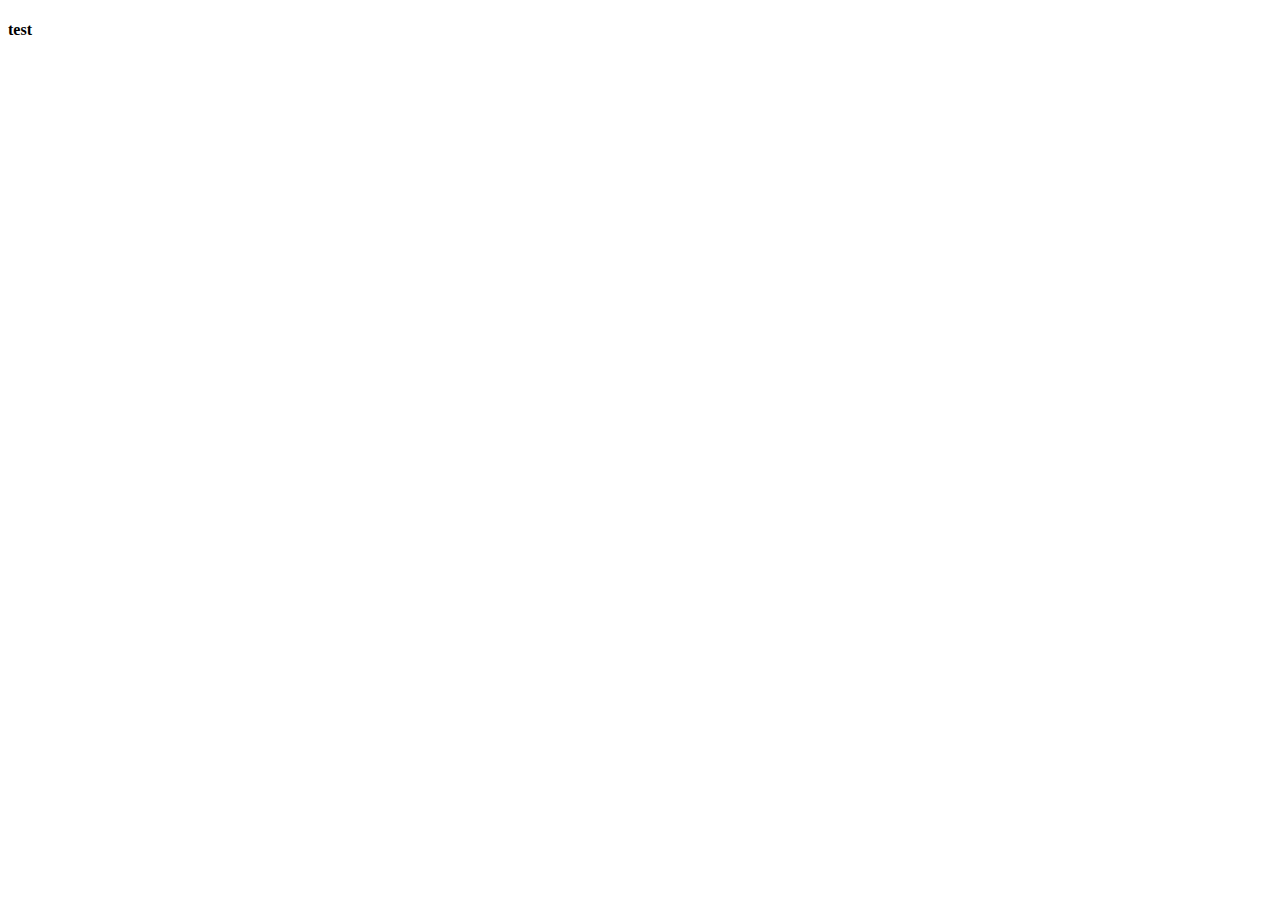
==== index.html @ e68dd440 "test" ====
<!DOCTYPE html>
<html lang="en">
  <head>
    <meta charset="UTF-8" />
    <meta http-equiv="X-UA-Compatible" content="IE=edge" />
    <meta name="viewport" content="width=device-width, initial-scale=1.0" />
    <title>Figma</title>
    <link rel="stylesheet" href="./css/main.css" />
    <link
      rel="stylesheet"
      href="https://cdnjs.cloudflare.com/ajax/libs/font-awesome/6.3.0/css/all.min.css"
      integrity="sha512-SzlrxWUlpfuzQ+pcUCosxcglQRNAq/DZjVsC0lE40xsADsfeQoEypE+enwcOiGjk/bSuGGKHEyjSoQ1zVisanQ=="
      crossorigin="anonymous"
      referrerpolicy="no-referrer"
    />
  </head>
  <body>
    <h4>test</h4>
  </body>
</html>
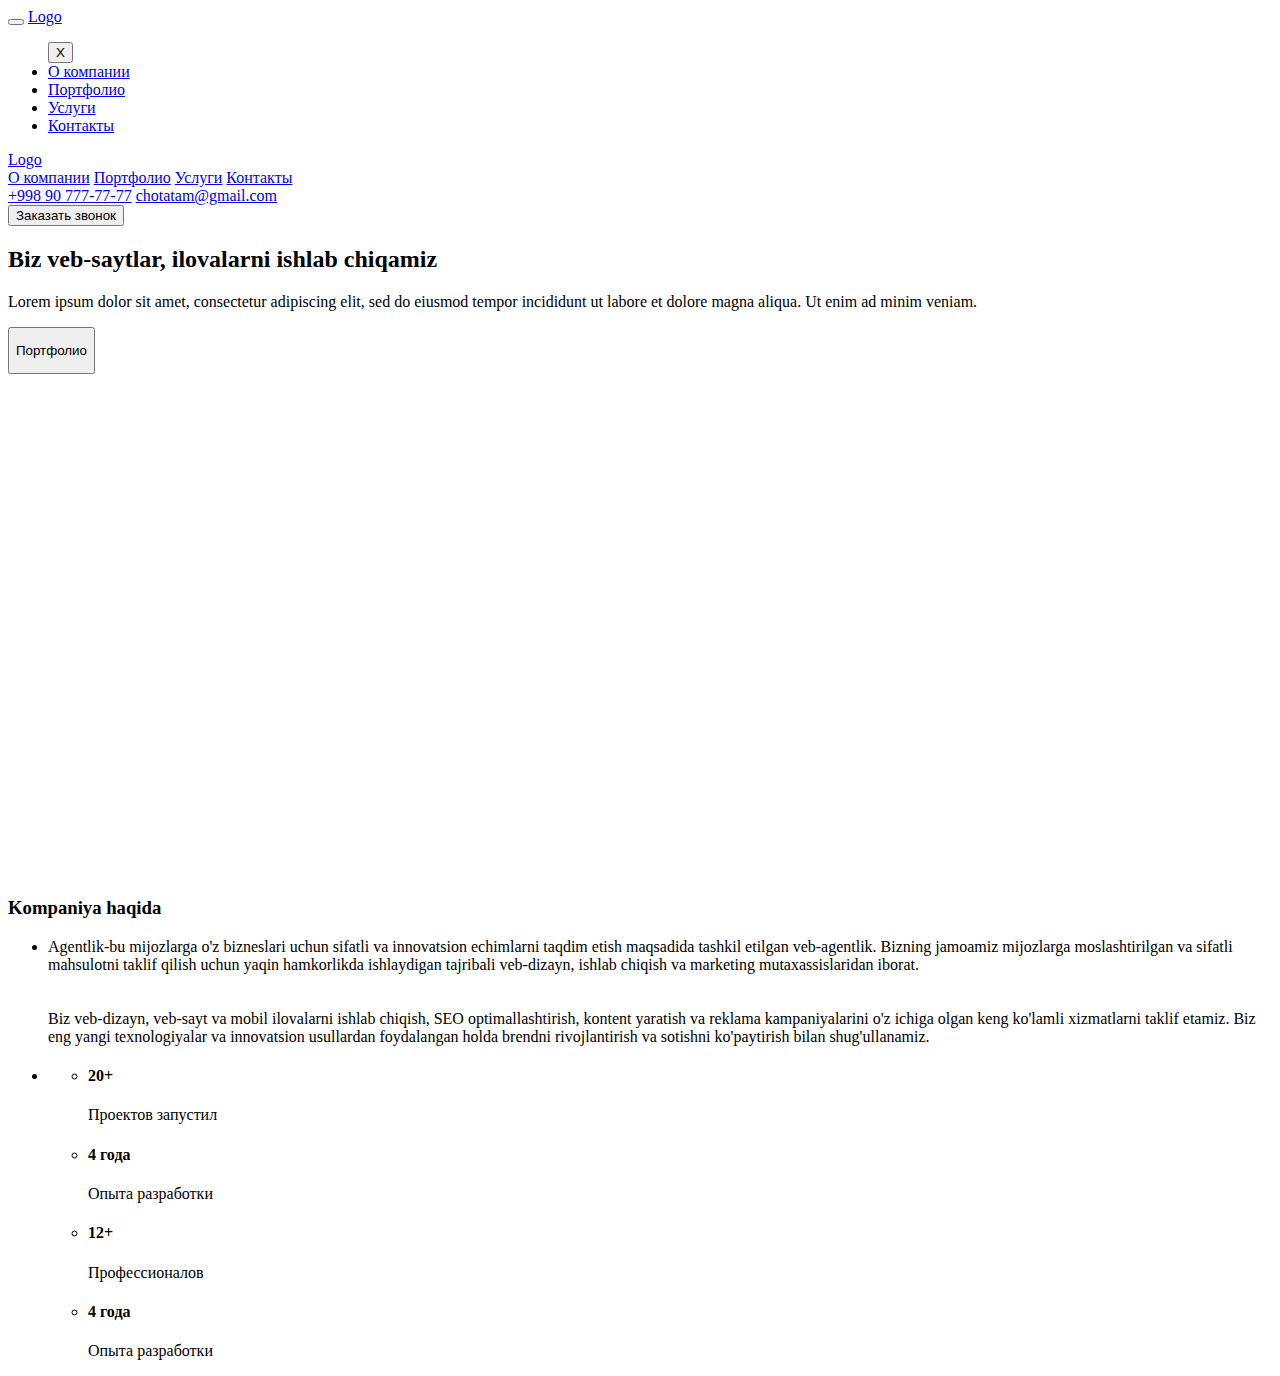
==== commit 160fb4e0: "responsiv0" ====
--- a/index.html
+++ b/index.html
@@ -15,6 +15,158 @@
     />
   </head>
   <body>
-    <h4>test</h4>
+    <div class="continer">
+      <section class="jaloliddin-1">
+        <header class="header">
+          <div class="block-nav">
+            <button class="btn-list">
+              <i class="fa-solid fa-bars-staggered"></i>
+            </button>
+            <a href="./index.html">Logo</a>
+             <div class="nav__toogle">
+              <i id="sun" class="fa-solid fa-sun"></i>
+              <i id="moon" class="fa-solid fa-moon"></i>
+            </div>
+          </div>
+          <ul class="block-ul">
+            <button class="close-btnUl">X</button>
+              <li><a href="#">О компании</a></li>
+              <li><a href="#">Портфолио</a></li>
+              <li><a href="#">Услуги</a></li>
+              <li><a href="#">Контакты</a></li>
+            </ul>
+          <nav class="header__nav">
+            <a id="nav__logo" href="./index.html">Logo</a>
+            <div class="nav__list">
+              <a href="#">О компании</a>
+              <a href="#">Портфолио</a>
+              <a href="#">Услуги</a>
+              <a href="#">Контакты</a>
+            </div>
+            <div class="nav__toogle">
+              <i id="sun" class="fa-solid fa-sun"></i>
+              <i id="moon" class="fa-solid fa-moon"></i>
+            </div>
+            <div class="nav__phone">
+              <a id="phone-nav" href="tel:+998 90 777-77-77"
+                >+998 90 777-77-77</a
+              >
+              <a id="email-nav" href="mailto:chotatam@gmail.com"
+                >chotatam@gmail.com</a
+              >
+            </div>
+            <button class="btn-tel">Заказать звонок</button>
+          </nav>
+          <div class="header__main">
+            <div class="header__left">
+              <h2>Biz veb-saytlar, ilovalarni ishlab chiqamiz</h2>
+              <p>
+                Lorem ipsum dolor sit amet, consectetur adipiscing elit, sed do
+                eiusmod tempor incididunt ut labore et dolore magna aliqua. Ut
+                enim ad minim veniam.
+              </p>
+              <button class="btn-port">
+                <p>Портфолио</p>
+              </button>
+            </div>
+            <div class="header__right">
+              <canvas
+                id="cobe"
+                style="width: 500px; height: 500px"
+                width="1000"
+                height="1000"
+              ></canvas>
+            </div>
+          </div>
+        </header>
+      </section>
+      <main class="main">
+        <section class="jaloliddin-2">
+          <div class="secDiv2">
+            <div class="komp-haqida">
+              <h3>Kompaniya haqida</h3>
+              <ul class="komp-ul">
+                <li class="li1">
+                  <p>
+                    Agentlik-bu mijozlarga o'z bizneslari uchun sifatli va
+                    innovatsion echimlarni taqdim etish maqsadida tashkil
+                    etilgan veb-agentlik. Bizning jamoamiz mijozlarga
+                    moslashtirilgan va sifatli mahsulotni taklif qilish uchun
+                    yaqin hamkorlikda ishlaydigan tajribali veb-dizayn, ishlab
+                    chiqish va marketing mutaxassislaridan iborat.
+                    <br /><br /><br />
+
+                    Biz veb-dizayn, veb-sayt va mobil ilovalarni ishlab chiqish,
+                    SEO optimallashtirish, kontent yaratish va reklama
+                    kampaniyalarini o'z ichiga olgan keng ko'lamli xizmatlarni
+                    taklif etamiz. Biz eng yangi texnologiyalar va innovatsion
+                    usullardan foydalangan holda brendni rivojlantirish va
+                    sotishni ko'paytirish bilan shug'ullanamiz.
+                  </p>
+                </li>
+                <li class="li2">
+                  <ul class="ul20">
+                    <li class="ul20-li1">
+                      <h4>20+</h4>
+                      <p>Проектов запустил</p>
+                    </li>
+                    <li class="ul20-li2">
+                      <h4>4 года</h4>
+                      <p>Опыта разработки</p>
+                    </li>
+                  </ul>
+                  <ul class="ul12">
+                    <li class="ul12-li1">
+                      <h4>12+</h4>
+                      <p>Профессионалов</p>
+                    </li>
+                    <li class="ul12-li2">
+                      <h4>4 года</h4>
+                      <p>Опыта разработки</p>
+                    </li>
+                  </ul>
+                </li>
+              </ul>
+            </div>
+          </div>
+        </section>
+      </main>
+    </div>
+
+    <script src="/js/dark-mode.js"></script>
+    <script src="/js/block-list.js"></script>
+    <script type="module">
+      import createGlobe from "https://cdn.skypack.dev/cobe";
+
+      let phi = 0;
+      let canvas = document.getElementById("cobe");
+
+      const globe = createGlobe(canvas, {
+        devicePixelRatio: 2,
+        width: 1000,
+        height: 1000,
+        phi: 0,
+        theta: 0,
+        dark: 0,
+        diffuse: 1.2,
+        scale: 1,
+        mapSamples: 16000,
+        mapBrightness: 6,
+        baseColor: [1, 1, 1],
+        markerColor: [1, 0.5, 1],
+        glowColor: [1, 1, 1],
+        offset: [0, 0],
+        markers: [
+          { location: [37.7595, -122.4367], size: 0.03 },
+          { location: [40.7128, -74.006], size: 0.1 },
+        ],
+        onRender: (state) => {
+          // Called on every animation frame.
+          // `state` will be an empty object, return updated params.
+          state.phi = phi;
+          phi += 0.01;
+        },
+      });
+    </script>
   </body>
 </html>
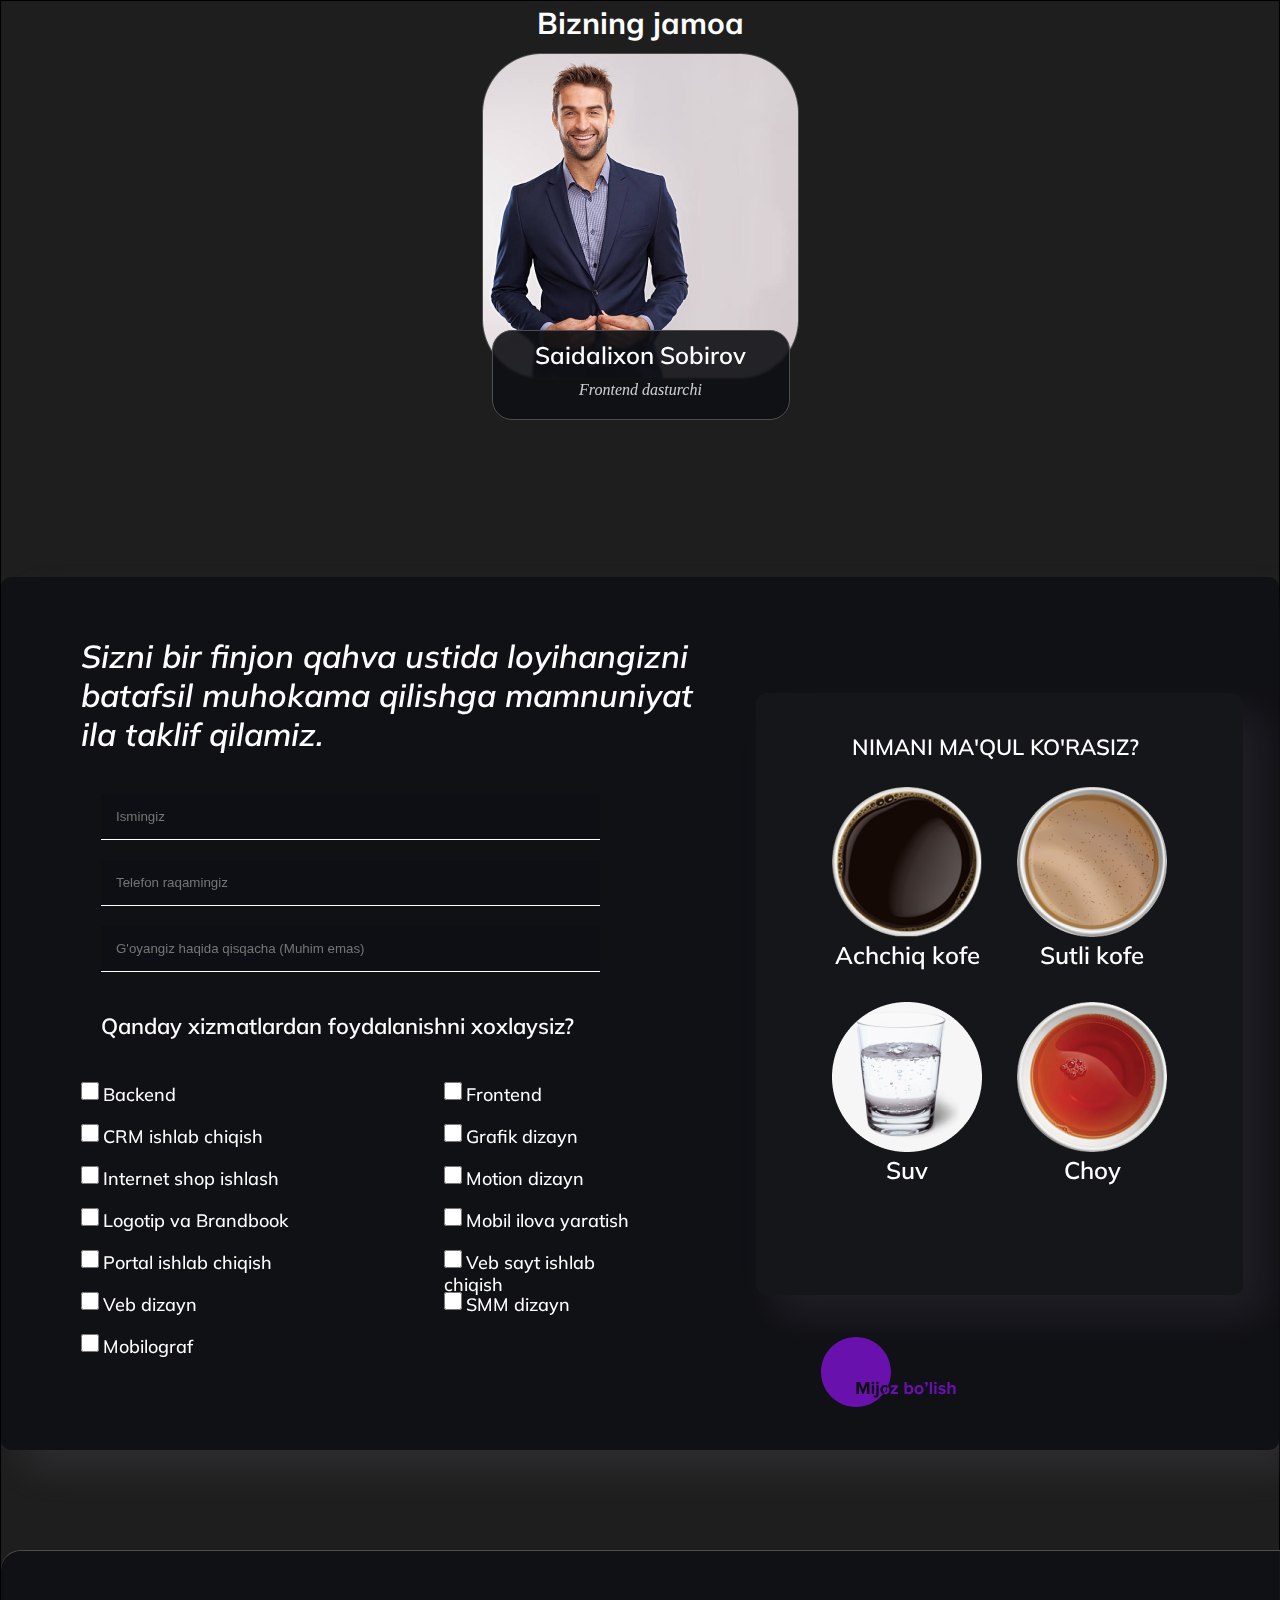
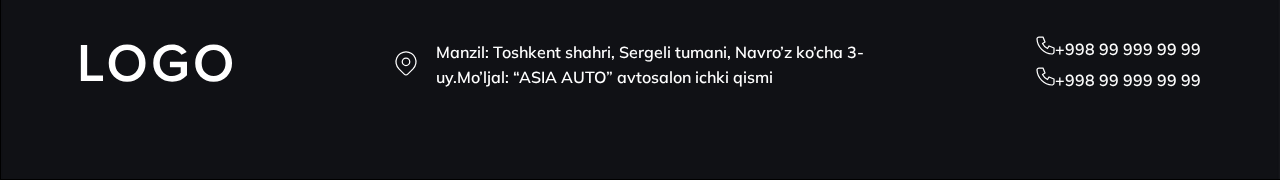
==== commit 39621ccc: "sardor's file" ====
--- a/index.html
+++ b/index.html
@@ -1,172 +1,211 @@
 <!DOCTYPE html>
 <html lang="en">
-  <head>
-    <meta charset="UTF-8" />
-    <meta http-equiv="X-UA-Compatible" content="IE=edge" />
-    <meta name="viewport" content="width=device-width, initial-scale=1.0" />
-    <title>Figma</title>
-    <link rel="stylesheet" href="./css/main.css" />
-    <link
-      rel="stylesheet"
-      href="https://cdnjs.cloudflare.com/ajax/libs/font-awesome/6.3.0/css/all.min.css"
-      integrity="sha512-SzlrxWUlpfuzQ+pcUCosxcglQRNAq/DZjVsC0lE40xsADsfeQoEypE+enwcOiGjk/bSuGGKHEyjSoQ1zVisanQ=="
-      crossorigin="anonymous"
-      referrerpolicy="no-referrer"
-    />
-  </head>
-  <body>
-    <div class="continer">
-      <section class="jaloliddin-1">
-        <header class="header">
-          <div class="block-nav">
-            <button class="btn-list">
-              <i class="fa-solid fa-bars-staggered"></i>
-            </button>
-            <a href="./index.html">Logo</a>
-             <div class="nav__toogle">
-              <i id="sun" class="fa-solid fa-sun"></i>
-              <i id="moon" class="fa-solid fa-moon"></i>
+<head>
+    <meta charset="UTF-8">
+    <meta http-equiv="X-UA-Compatible" content="IE=edge">
+    <meta name="viewport" content="width=device-width, initial-scale=1.0">
+    <link rel="preconnect" href="https://fonts.googleapis.com">
+    <link rel="preconnect" href="https://fonts.gstatic.com" crossorigin>
+    <link href="https://fonts.googleapis.com/css2?family=Mulish&display=swap" rel="stylesheet">
+    <link rel="stylesheet" href="./css/main.css">
+    <title>Document</title>
+</head>
+<body>
+
+    <div class="container">
+        <main class="sardor">
+            <section class="team">
+                <div class="team__title">
+                    <h2 class="team__title__h2">Bizning jamoa</h2>
+                </div>
+                <div id="team__boxes" class="team__boxes">
+                    <div id="team__boxes__box" class="team__boxes__box">
+                        <img id="team__boxes__box__img" class="team__boxes__box__img" src="./images/photo_1.png" alt="photo">
+                        <div id="team__boxes__box__tit" class="team__boxes__box__tit">
+                            <h3 id="team__boxes__box__tit__h3" class="team__boxes__box__tit__h3">
+                                Saidalixon Sobirov
+                            </h3>
+                            <p id="team__boxes__box__tit__p" class="team__boxes__box__tit__p">
+                                Frontend dasturchi
+                            </p>
+                        </div>
+                    </div>             
+                </div>
+            </section>
+            <section class="formsec">
+                <div class="formsec__main">
+                    <div class="formsec__main__tit">
+                        <h2 class="formsec__main__tit__h2">
+                            Sizni bir finjon qahva ustida loyihangizni batafsil muhokama qilishga mamnuniyat ila taklif qilamiz.
+                        </h2>
+                    </div>
+                    <form id="form" class="formsec__main__form" action="">
+                        <input id="name" type="text" placeholder="Ismingiz" required>
+                        <input id="name" type="number" placeholder="Telefon raqamingiz" required>
+                        <input id="name" type="text" placeholder="G'oyangiz haqida qisqacha (Muhim emas)" required>
+                    </form>
+                    <div class="formsec__main__tit2">
+                        <h2 class="formsec__main__tit2__h2">
+                            Qanday xizmatlardan foydalanishni xoxlaysiz?
+                        </h2>
+                    </div>
+                    <div class="formsec__main__sel">
+                        <div class="formsec__main__sel__1">
+                            <div class="formsec__main__sel__1__ln">
+                                <input id="1" type="checkbox" value="blue" class="formsec__main__sel__1__ln__ch">
+                                <span  class="formsec__main__sel__1__ln__p">
+                                    Backend
+                                </span>
+                            </div>
+                            <div class="formsec__main__sel__1__ln">
+                                <input id="1" type="checkbox" value="blue" class="formsec__main__sel__1__ln__ch">
+                                <span  class="formsec__main__sel__1__ln__p">
+                                    CRM ishlab chiqish
+                                </span>
+                            </div>
+                            <div class="formsec__main__sel__1__ln">
+                                <input id="1" type="checkbox" value="blue" class="formsec__main__sel__1__ln__ch">
+                                <span  class="formsec__main__sel__1__ln__p">
+                                    Internet shop ishlash
+                                </span>
+                            </div>
+                            <div class="formsec__main__sel__1__ln">
+                                <input id="1" type="checkbox" value="blue" class="formsec__main__sel__1__ln__ch">
+                                <span  class="formsec__main__sel__1__ln__p">
+                                    Logotip va Brandbook
+                                </span>
+                            </div>
+                            <div class="formsec__main__sel__1__ln">
+                                <input id="1" type="checkbox" value="blue" class="formsec__main__sel__1__ln__ch">
+                                <span  class="formsec__main__sel__1__ln__p">
+                                    Portal ishlab chiqish
+                                </span>
+                            </div>
+                            <div class="formsec__main__sel__1__ln">
+                                <input id="1" type="checkbox" value="blue" class="formsec__main__sel__1__ln__ch">
+                                <span  class="formsec__main__sel__1__ln__p">
+                                    Veb dizayn
+                                </span>
+                            </div>
+                            <div class="formsec__main__sel__1__ln">
+                                <input id="1" type="checkbox" value="blue" class="formsec__main__sel__1__ln__ch">
+                                <span  class="formsec__main__sel__1__ln__p">
+                                    Mobilograf
+                                </span>
+                            </div>
+                        </div>
+                        <!--2-->
+                        <div class="formsec__main__sel__2">
+                            <div class="formsec__main__sel__1__ln">
+                                <input id="1" type="checkbox" value="blue" class="formsec__main__sel__1__ln__ch">
+                                <span  class="formsec__main__sel__1__ln__p">
+                                    Frontend
+                                </span>
+                            </div>
+                            <div class="formsec__main__sel__1__ln">
+                                <input id="1" type="checkbox" value="blue" class="formsec__main__sel__1__ln__ch">
+                                <span  class="formsec__main__sel__1__ln__p">
+                                    Grafik dizayn
+                                </span>
+                            </div>
+                            <div class="formsec__main__sel__1__ln">
+                                <input id="1" type="checkbox" value="blue" class="formsec__main__sel__1__ln__ch">
+                                <span  class="formsec__main__sel__1__ln__p">
+                                    Motion dizayn
+                                </span>
+                            </div>
+                            <div class="formsec__main__sel__1__ln">
+                                <input id="1" type="checkbox" value="blue" class="formsec__main__sel__1__ln__ch">
+                                <span  class="formsec__main__sel__1__ln__p">
+                                    Mobil ilova yaratish
+                                </span>
+                            </div>
+                            <div class="formsec__main__sel__1__ln">
+                                <input id="1" type="checkbox" value="blue" class="formsec__main__sel__1__ln__ch">
+                                <span  class="formsec__main__sel__1__ln__p">
+                                    Veb sayt ishlab chiqish
+                                </span>
+                            </div>
+                            <div class="formsec__main__sel__1__ln">
+                                <input id="1" type="checkbox" value="blue" class="formsec__main__sel__1__ln__ch">
+                                <span  class="formsec__main__sel__1__ln__p">
+                                    SMM dizayn
+                                </span>
+                            </div>
+                        </div>
+                    </div>
+                </div>
+                <!--cofee-->
+                <div class="formsec__min">
+                    <div class="formsec__min__tit">
+                        <h3 class="formsec__min__tit__h3">
+                            NIMANI MA'QUL KO'RASIZ?
+                        </h3>
+                    </div>
+                    <div class="formsec__min__page">
+                        <div class="formsec__min__page__img">
+                            <img class="formsec__min__page__img__1" src="./images/cofee_1.png" alt="cofee">
+                            <p class="formsec__min__page__img__p">Achchiq kofe</p>
+                        </div>
+                        <div class="formsec__min__page__img">
+                            <img class="formsec__min__page__img__1" src="./images/cofee_2.png" alt="cofee">
+                            <p class="formsec__min__page__img__p">
+                                Sutli kofe
+                            </p>
+                        </div>
+                    </div>
+                    <div class="formsec__min__page">
+                        <div class="formsec__min__page__img">
+                            <img class="formsec__min__page__img__1" src="./images/cofee_3.png" alt="cofee">
+                            <p class="formsec__min__page__img__p">Suv</p>
+                        </div>
+                        <div class="formsec__min__page__img">
+                            <img class="formsec__min__page__img__1" src="./images/cofee_4.png" alt="cofee">
+                            <p class="formsec__min__page__img__p">
+                                Choy
+                            </p>
+                        </div>
+                    </div>
+                </div>
+                <a class="formsec__btn" href="#"><img src="./images/btn.svg" alt="btn"></a>
+            </section>
+        </main>
+        <!--footer-->
+        <footer class="footer">
+            <a class="footer__img" href="#"><img class="footer__img" src="./images/logo.svg" alt="logo"></a>
+            <div class="footer__location">
+                <a href="https://goo.gl/maps/JnU1GBwm94UeoydL7">
+                    <img src="./images/location.svg" alt="location">
+                </a>
+                <a href="https://goo.gl/maps/JnU1GBwm94UeoydL7">
+                    <p class="footer__location__p">Manzil:  Toshkent shahri, Sergeli tumani, Navro’z   ko’cha 3-uy.Mo’ljal:  “ASIA AUTO” avtosalon ichki qismi</p>
+                </a>
             </div>
-          </div>
-          <ul class="block-ul">
-            <button class="close-btnUl">X</button>
-              <li><a href="#">О компании</a></li>
-              <li><a href="#">Портфолио</a></li>
-              <li><a href="#">Услуги</a></li>
-              <li><a href="#">Контакты</a></li>
-            </ul>
-          <nav class="header__nav">
-            <a id="nav__logo" href="./index.html">Logo</a>
-            <div class="nav__list">
-              <a href="#">О компании</a>
-              <a href="#">Портфолио</a>
-              <a href="#">Услуги</a>
-              <a href="#">Контакты</a>
+            <div class="footer__tel">
+                <div class="footer__tel__1">
+                    <a class="footer__tel__1__t" href="tel:+998902671014"><img src="./images/phone.svg" alt="tel">+998 99 999 99 99</a>
+                </div>
+                <div class="footer__tel__1">
+                    <a class="footer__tel__1__t" href="tel:+998902671014"><img src="./images/phone.svg" alt="tel">+998 99 999 99 99</a>
+                </div>
             </div>
-            <div class="nav__toogle">
-              <i id="sun" class="fa-solid fa-sun"></i>
-              <i id="moon" class="fa-solid fa-moon"></i>
+            <div class="footer__net">
+                <a href="https://web.telegram.org/k/">
+                    <img src="./images/telegram.svg" alt="telegram">
+                </a>
+                <a href="https://www.instagram.com/">
+                    <img src="./images/instagram.svg" alt="instagram">
+                </a>
+                <a href="https://www.facebook.com/home.php">
+                    <img src="./images/facebook.svg" alt="facebook">
+                </a>
             </div>
-            <div class="nav__phone">
-              <a id="phone-nav" href="tel:+998 90 777-77-77"
-                >+998 90 777-77-77</a
-              >
-              <a id="email-nav" href="mailto:chotatam@gmail.com"
-                >chotatam@gmail.com</a
-              >
-            </div>
-            <button class="btn-tel">Заказать звонок</button>
-          </nav>
-          <div class="header__main">
-            <div class="header__left">
-              <h2>Biz veb-saytlar, ilovalarni ishlab chiqamiz</h2>
-              <p>
-                Lorem ipsum dolor sit amet, consectetur adipiscing elit, sed do
-                eiusmod tempor incididunt ut labore et dolore magna aliqua. Ut
-                enim ad minim veniam.
-              </p>
-              <button class="btn-port">
-                <p>Портфолио</p>
-              </button>
-            </div>
-            <div class="header__right">
-              <canvas
-                id="cobe"
-                style="width: 500px; height: 500px"
-                width="1000"
-                height="1000"
-              ></canvas>
-            </div>
-          </div>
-        </header>
-      </section>
-      <main class="main">
-        <section class="jaloliddin-2">
-          <div class="secDiv2">
-            <div class="komp-haqida">
-              <h3>Kompaniya haqida</h3>
-              <ul class="komp-ul">
-                <li class="li1">
-                  <p>
-                    Agentlik-bu mijozlarga o'z bizneslari uchun sifatli va
-                    innovatsion echimlarni taqdim etish maqsadida tashkil
-                    etilgan veb-agentlik. Bizning jamoamiz mijozlarga
-                    moslashtirilgan va sifatli mahsulotni taklif qilish uchun
-                    yaqin hamkorlikda ishlaydigan tajribali veb-dizayn, ishlab
-                    chiqish va marketing mutaxassislaridan iborat.
-                    <br /><br /><br />
-
-                    Biz veb-dizayn, veb-sayt va mobil ilovalarni ishlab chiqish,
-                    SEO optimallashtirish, kontent yaratish va reklama
-                    kampaniyalarini o'z ichiga olgan keng ko'lamli xizmatlarni
-                    taklif etamiz. Biz eng yangi texnologiyalar va innovatsion
-                    usullardan foydalangan holda brendni rivojlantirish va
-                    sotishni ko'paytirish bilan shug'ullanamiz.
-                  </p>
-                </li>
-                <li class="li2">
-                  <ul class="ul20">
-                    <li class="ul20-li1">
-                      <h4>20+</h4>
-                      <p>Проектов запустил</p>
-                    </li>
-                    <li class="ul20-li2">
-                      <h4>4 года</h4>
-                      <p>Опыта разработки</p>
-                    </li>
-                  </ul>
-                  <ul class="ul12">
-                    <li class="ul12-li1">
-                      <h4>12+</h4>
-                      <p>Профессионалов</p>
-                    </li>
-                    <li class="ul12-li2">
-                      <h4>4 года</h4>
-                      <p>Опыта разработки</p>
-                    </li>
-                  </ul>
-                </li>
-              </ul>
-            </div>
-          </div>
-        </section>
-      </main>
+        </footer>
     </div>
 
-    <script src="/js/dark-mode.js"></script>
-    <script src="/js/block-list.js"></script>
-    <script type="module">
-      import createGlobe from "https://cdn.skypack.dev/cobe";
-
-      let phi = 0;
-      let canvas = document.getElementById("cobe");
-
-      const globe = createGlobe(canvas, {
-        devicePixelRatio: 2,
-        width: 1000,
-        height: 1000,
-        phi: 0,
-        theta: 0,
-        dark: 0,
-        diffuse: 1.2,
-        scale: 1,
-        mapSamples: 16000,
-        mapBrightness: 6,
-        baseColor: [1, 1, 1],
-        markerColor: [1, 0.5, 1],
-        glowColor: [1, 1, 1],
-        offset: [0, 0],
-        markers: [
-          { location: [37.7595, -122.4367], size: 0.03 },
-          { location: [40.7128, -74.006], size: 0.1 },
-        ],
-        onRender: (state) => {
-          // Called on every animation frame.
-          // `state` will be an empty object, return updated params.
-          state.phi = phi;
-          phi += 0.01;
-        },
-      });
-    </script>
-  </body>
-</html>
+
+
+
+   <script src="./main.js"></script>
+</body>
+</html>--- a/css/main.css
+++ b/css/main.css
@@ -0,0 +1,428 @@
+* {
+  margin: 0 auto;
+  padding: 0;
+  list-style: none;
+  text-decoration: none;
+}
+
+.container {
+  background: #1E1E1E;
+  max-width: 1600px;
+  border: 1px solid;
+}
+
+@media only screen and (max-width: 400px) {
+  .container {
+    width: 100%;
+  }
+}
+.team {
+  background: #1E1E1E;
+  max-width: 1531px;
+  height: 456px;
+  margin-bottom: 120px;
+}
+.team__title {
+  max-width: 231px;
+  height: 44px;
+}
+.team__title__h2 {
+  color: white;
+  font-family: "Mulish", sans-serif;
+  font-style: normal;
+  font-weight: 700;
+  font-size: 30px;
+  line-height: 44px;
+  text-align: center;
+}
+.team__boxes {
+  display: flex;
+  align-items: center;
+  justify-content: space-between;
+  max-width: 100%;
+  height: 410px;
+}
+.team__boxes__box {
+  max-width: 317px;
+  height: 420px;
+  margin-top: 25px;
+}
+.team__boxes__box__tit {
+  margin-left: 10px;
+  position: absolute;
+  top: 330px;
+  text-align: center;
+  width: 296px;
+  height: 88px;
+  background: rgba(14, 16, 20, 0.9);
+  border: 1px solid #4E4E4E;
+  backdrop-filter: blur(1px);
+  border-radius: 20px;
+}
+.team__boxes__box__tit__h3 {
+  font-family: "Mulish", sans-serif;
+  font-style: normal;
+  font-weight: 600;
+  font-size: 24px;
+  line-height: 29px;
+  margin-top: 10px;
+  color: #FFFFFF;
+}
+.team__boxes__box__tit__p {
+  font-family: "Proxima Nova";
+  font-style: italic;
+  font-weight: 400;
+  font-size: 16px;
+  line-height: 19px;
+  margin-top: 10px;
+  color: rgba(255, 255, 255, 0.8);
+}
+
+.formsec {
+  max-width: 1360px;
+  height: 873px;
+  display: flex;
+  background: rgba(14, 16, 20, 0.9);
+  box-shadow: 20px 20px 40px rgba(241, 216, 253, 0.08);
+  backdrop-filter: blur(2px);
+  border-radius: 10px;
+}
+.formsec__main {
+  width: 50%;
+  height: 800px;
+  margin: 60px 0px 0px 80px;
+}
+.formsec__main__tit {
+  width: 640px;
+  height: 117px;
+}
+.formsec__main__tit__h2 {
+  font-family: "Mulish", sans-serif;
+  font-style: italic;
+  font-weight: 600;
+  font-size: 32px;
+  line-height: 39px;
+  color: #FFFFFF;
+}
+.formsec__main__form {
+  margin-top: 40px;
+  margin-left: 20px;
+}
+.formsec__main__form #name {
+  width: 499px;
+  padding: 15px;
+  background: rgba(14, 16, 20, 0.9);
+  backdrop-filter: blur(2px);
+  box-sizing: border-box;
+  border: none;
+  border-bottom: 1px solid white;
+  margin-bottom: 20px;
+}
+.formsec__main__tit2 {
+  max-width: 488px;
+  height: 29px;
+  margin-top: 20px;
+  margin-left: 20px;
+}
+.formsec__main__tit2__h2 {
+  font-family: "Mulish", sans-serif;
+  font-style: normal;
+  font-weight: 600;
+  font-size: 22px;
+  line-height: 29px;
+  color: #FFFFFF;
+}
+.formsec__main__sel {
+  display: flex;
+  max-width: 640px;
+  height: 356px;
+  margin-top: 20px;
+}
+.formsec__main__sel__1 {
+  width: 238px;
+  height: 356px;
+  margin-left: 0;
+}
+.formsec__main__sel__1__ln {
+  width: 213px;
+  height: 22px;
+  margin-left: 0;
+  margin-top: 20px;
+}
+.formsec__main__sel__1__ln__ch {
+  width: 18px;
+  height: 20px;
+  border: 1px solid #AAAAAA;
+  border-radius: 4px;
+  box-sizing: border-box;
+}
+.formsec__main__sel__1__ln__p {
+  font-family: "Mulish", sans-serif;
+  font-style: normal;
+  font-weight: 500;
+  font-size: 18px;
+  line-height: 22px;
+  color: #FFFFFF;
+}
+.formsec__main__sel__2 {
+  width: 213px;
+  height: 304px;
+}
+.formsec__min {
+  width: 487px;
+  height: 602px;
+  margin-top: 116px;
+  background: rgba(83, 83, 83, 0.1);
+  box-shadow: 20px 20px 40px rgba(241, 216, 253, 0.08);
+  backdrop-filter: blur(2px);
+  border-radius: 10px;
+}
+.formsec__min__tit {
+  width: 296px;
+  height: 29px;
+  margin-top: 40px;
+}
+.formsec__min__tit__h3 {
+  font-family: "Mulish", sans-serif;
+  font-style: normal;
+  font-weight: 600;
+  font-size: 22px;
+  line-height: 29px;
+  color: #FFFFFF;
+}
+.formsec__min__page {
+  display: flex;
+  justify-content: space-between;
+  width: 370px;
+  height: 190px;
+  margin-top: 25px;
+}
+.formsec__min__page__img {
+  width: 150px;
+  height: 189px;
+}
+.formsec__min__page__img__p {
+  font-family: "Mulish", sans-serif;
+  font-style: normal;
+  font-weight: 600;
+  font-size: 24px;
+  line-height: 29px;
+  text-align: center;
+  color: #FFFFFF;
+}
+.formsec__btn {
+  position: absolute;
+  top: 760px;
+  left: 820px;
+}
+
+@media only screen and (max-width: 400px) {
+  .team {
+    max-width: 100%;
+  }
+  .team .team {
+    max-width: 1531px;
+    height: 456px;
+  }
+  .team .team__title {
+    max-width: 154px;
+    height: 29px;
+  }
+  .team .team__title__h2 {
+    font-weight: 700;
+    font-size: 20px;
+    line-height: 29px;
+  }
+  .team__boxes {
+    max-width: 100%;
+    height: 372px;
+    gap: 20px;
+  }
+  .team__boxes__box {
+    max-width: 317px;
+    height: 372px;
+  }
+  .team__boxes__box__tit {
+    top: 313px;
+  }
+  .formsec {
+    flex-wrap: wrap;
+    width: 360px;
+    height: 1650px;
+    box-sizing: border-box;
+  }
+  .formsec__main {
+    width: 320px;
+    height: 900px;
+    margin: 0 auto;
+    margin-top: 10px;
+  }
+  .formsec__main__tit {
+    width: 320px;
+    height: 96px;
+  }
+  .formsec__main__tit__h2 {
+    font-weight: 600;
+    font-size: 20px;
+    line-height: 24px;
+    text-align: center;
+  }
+  .formsec__main__form {
+    margin-left: 0;
+  }
+  .formsec__main__form #name {
+    width: 320px;
+    height: 29px;
+    margin-left: 0;
+  }
+  .formsec__main__tit2 {
+    width: 237px;
+    height: 44px;
+    margin-left: 0px;
+  }
+  .formsec__main__tit2__h2 {
+    font-style: normal;
+    font-weight: 600;
+    font-size: 18px;
+    line-height: 22px;
+  }
+  .formsec__main__sel {
+    width: 100%;
+    height: 525px;
+    display: block;
+  }
+  .formsec__main__sel__1 {
+    width: 281px;
+    height: 310px;
+    margin-left: 0;
+  }
+  .formsec__main__sel__1__ln {
+    width: 183px;
+    height: 22px;
+    margin-left: 0;
+  }
+  .formsec__main__sel__1__ln__p {
+    font-style: normal;
+    font-weight: 600;
+    font-size: 15px;
+    line-height: 22px;
+  }
+  .formsec__main__sel__2 {
+    width: 231px;
+    height: 255px;
+    margin-left: 0;
+  }
+  .formsec__min {
+    width: 320px;
+    height: 400px;
+  }
+  .formsec__min__tit {
+    width: 198px;
+    height: 19px;
+  }
+  .formsec__min__tit__h3 {
+    font-style: normal;
+    font-weight: 600;
+    font-size: 15px;
+    line-height: 19px;
+    color: #FFFFFF;
+  }
+  .formsec__min__page {
+    width: 100%;
+    margin-top: 0;
+  }
+  .formsec__min__page__img {
+    width: 94px;
+    height: 109px;
+    margin-top: 40px;
+  }
+  .formsec__min__page__img__1 {
+    width: 80px;
+    height: 80px;
+    margin-left: 7px;
+  }
+  .formsec__min__page__img__p {
+    font-style: normal;
+    font-weight: 600;
+    font-size: 15px;
+    line-height: 19px;
+  }
+  .formsec__btn {
+    top: 1560px;
+    left: 115px;
+  }
+}
+.footer {
+  display: flex;
+  align-items: center;
+  width: 1580px;
+  height: 228px;
+  background: rgba(14, 16, 20, 0.9);
+  border-top: 1px solid #4E4E4E;
+  backdrop-filter: blur(1px);
+  border-radius: 20px 20px 0px 0px;
+  margin-top: 100px;
+}
+.footer__location {
+  display: flex;
+  align-items: center;
+  width: 474px;
+  height: 50px;
+}
+.footer__location__p {
+  font-family: "Mulish", sans-serif;
+  font-style: normal;
+  font-weight: 600;
+  font-size: 16px;
+  line-height: 25px;
+  color: #FFFFFF;
+  margin-left: 15px;
+}
+.footer__tel {
+  width: 190px;
+  height: 68px;
+}
+.footer__tel__1 {
+  display: flex;
+  align-items: center;
+  margin-top: 5px;
+}
+.footer__tel__1__t {
+  font-family: "Mulish", sans-serif;
+  font-style: normal;
+  font-weight: 600;
+  font-size: 16px;
+  line-height: 25px;
+  color: #FFFFFF;
+}
+.footer__net {
+  width: 130px;
+  height: 30px;
+  display: flex;
+  align-items: center;
+}
+
+@media only screen and (max-width: 400px) {
+  .footer {
+    display: block;
+    width: 100%;
+    height: 379px;
+  }
+  .footer__img {
+    margin-left: 67px;
+    margin-top: 50px;
+  }
+  .footer__location {
+    margin-top: 50px;
+    width: 360px;
+    height: 75px;
+  }
+  .footer__tel {
+    margin-top: 20px;
+  }
+  .footer__net {
+    margin-top: 20px;
+  }
+}
+
+/*# sourceMappingURL=main.css.map */
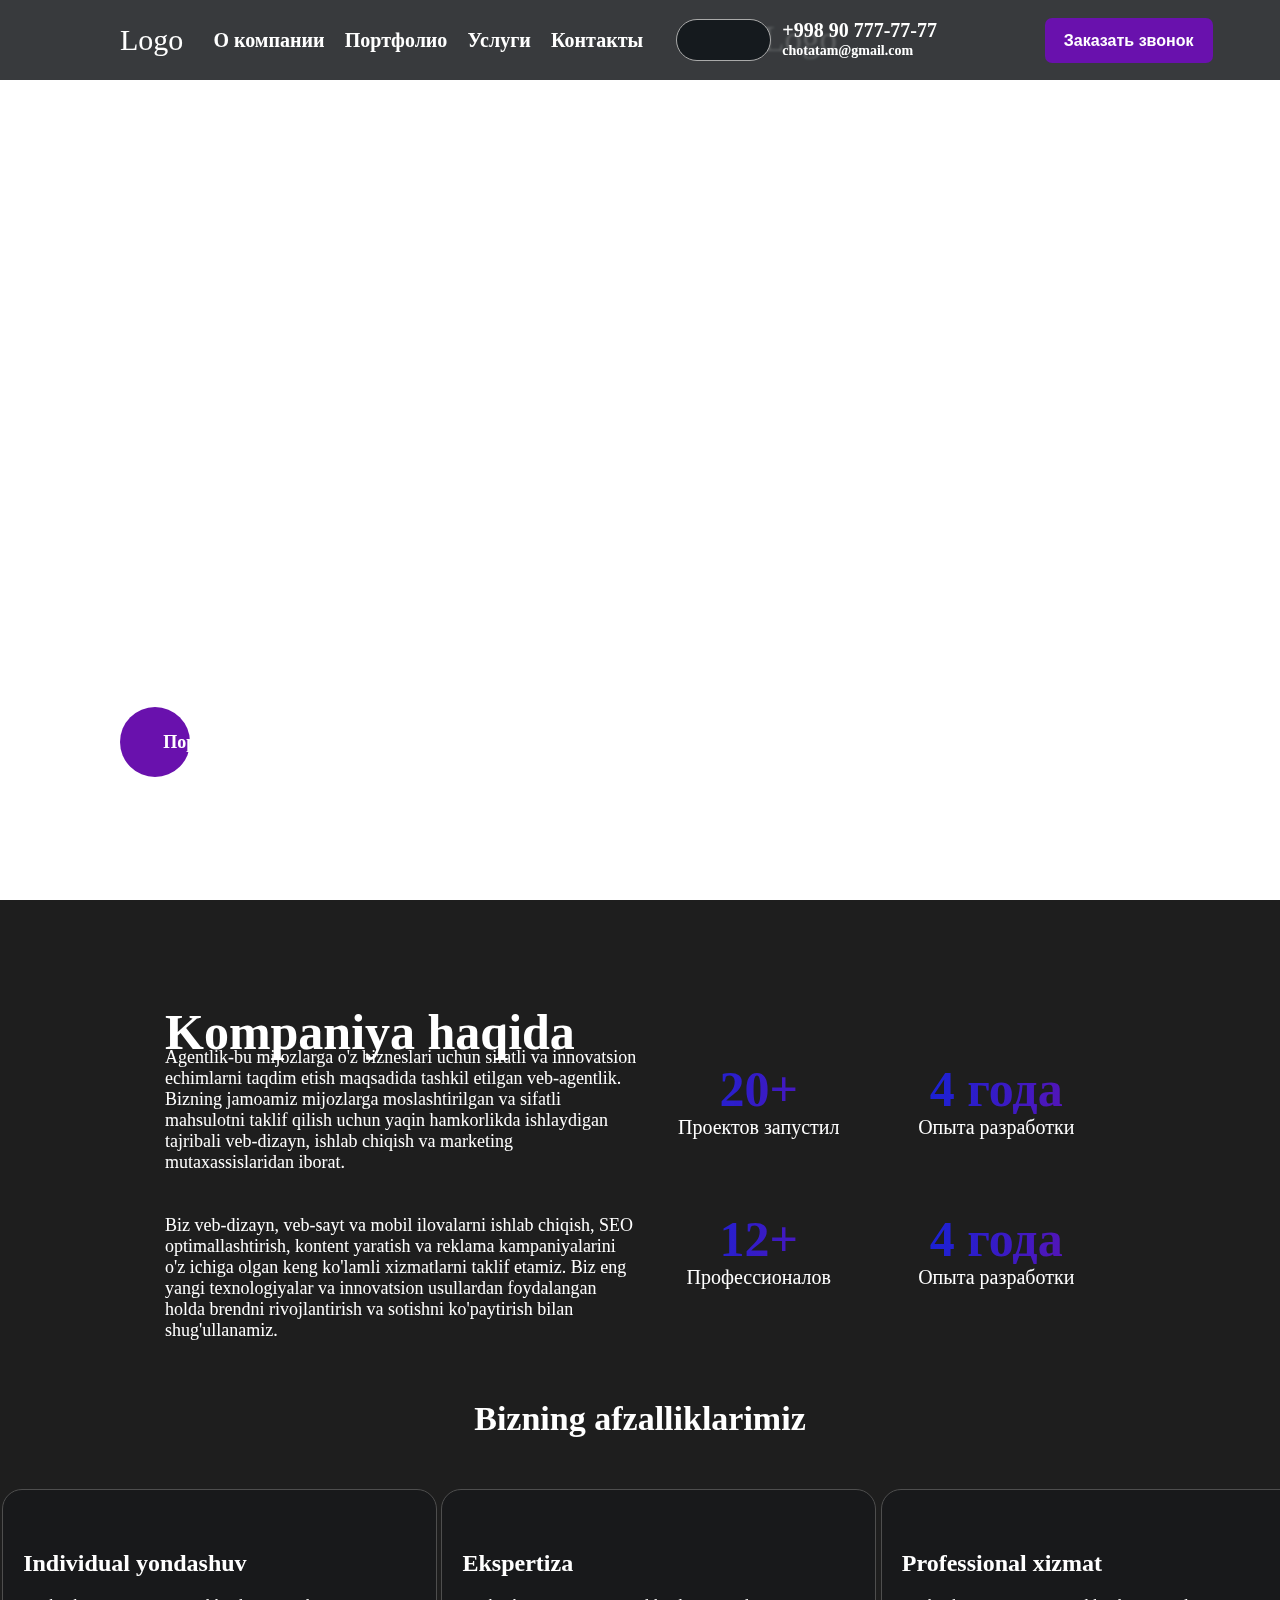
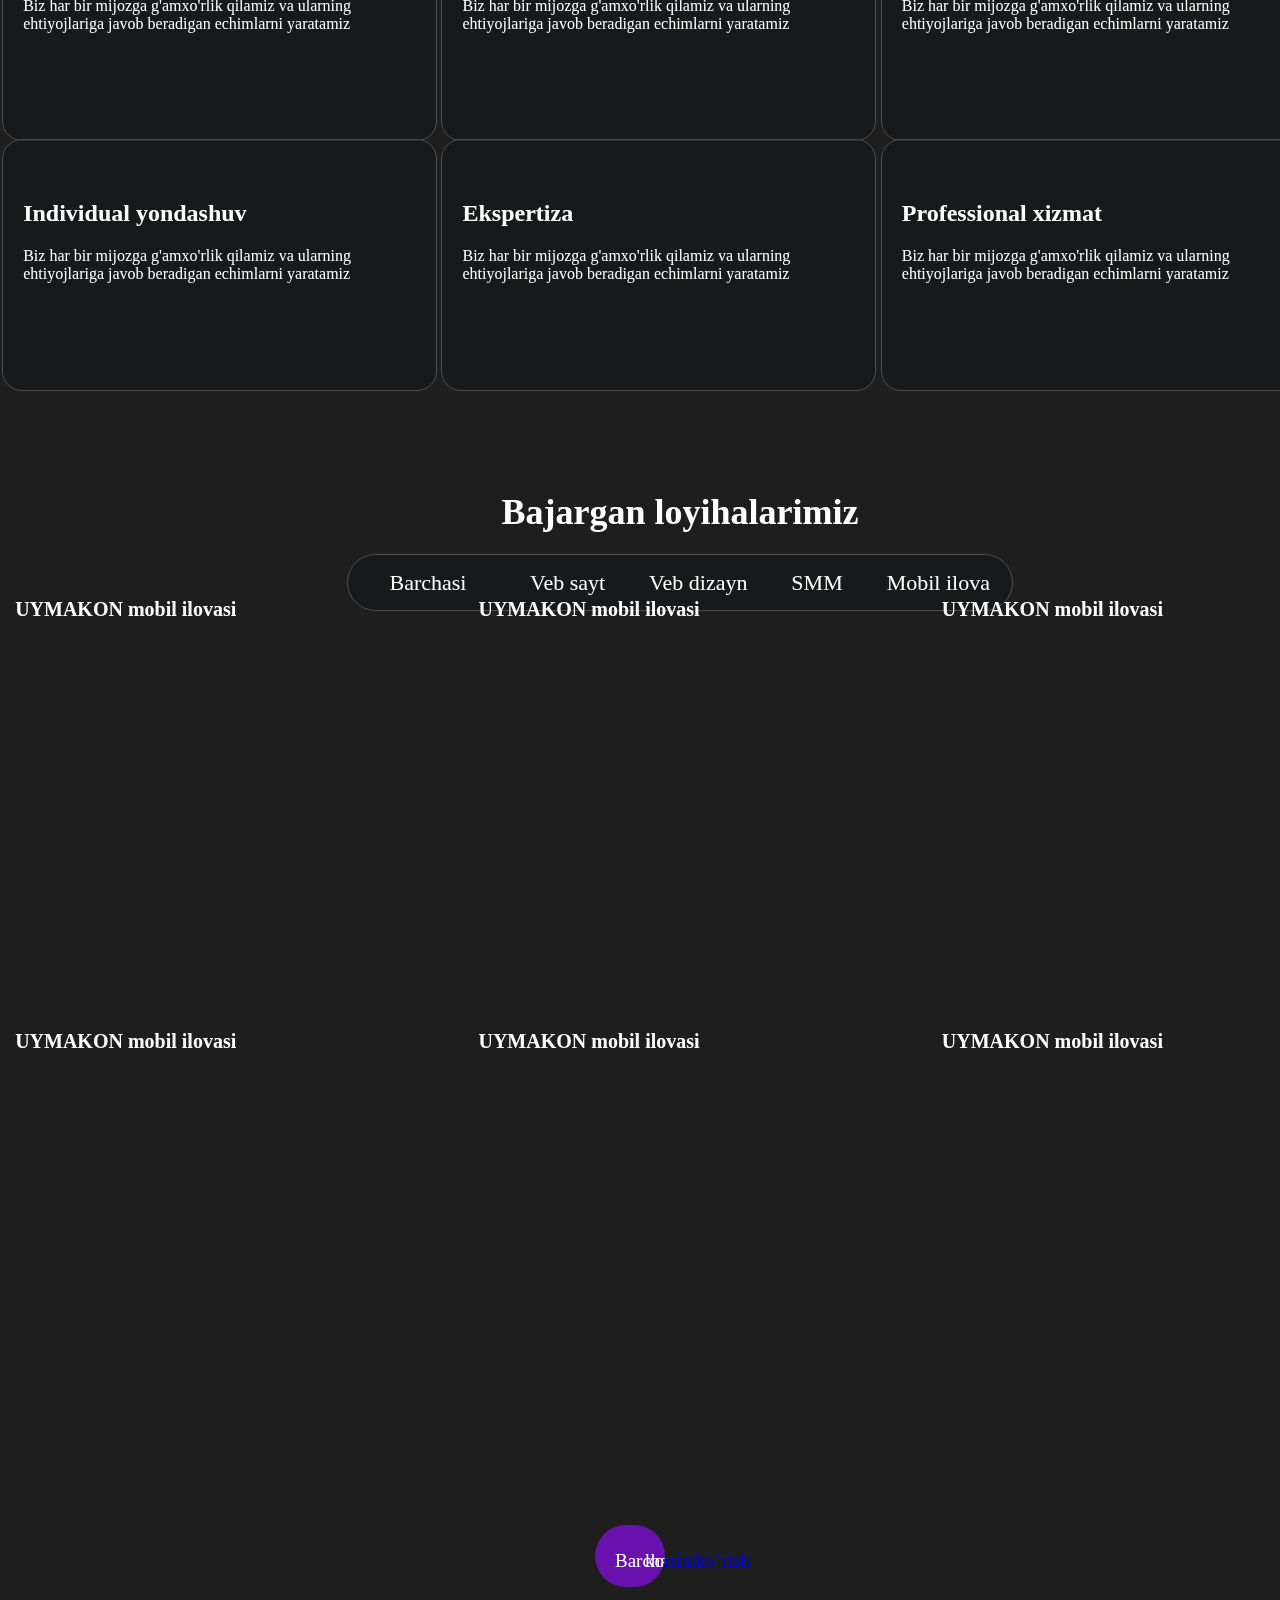
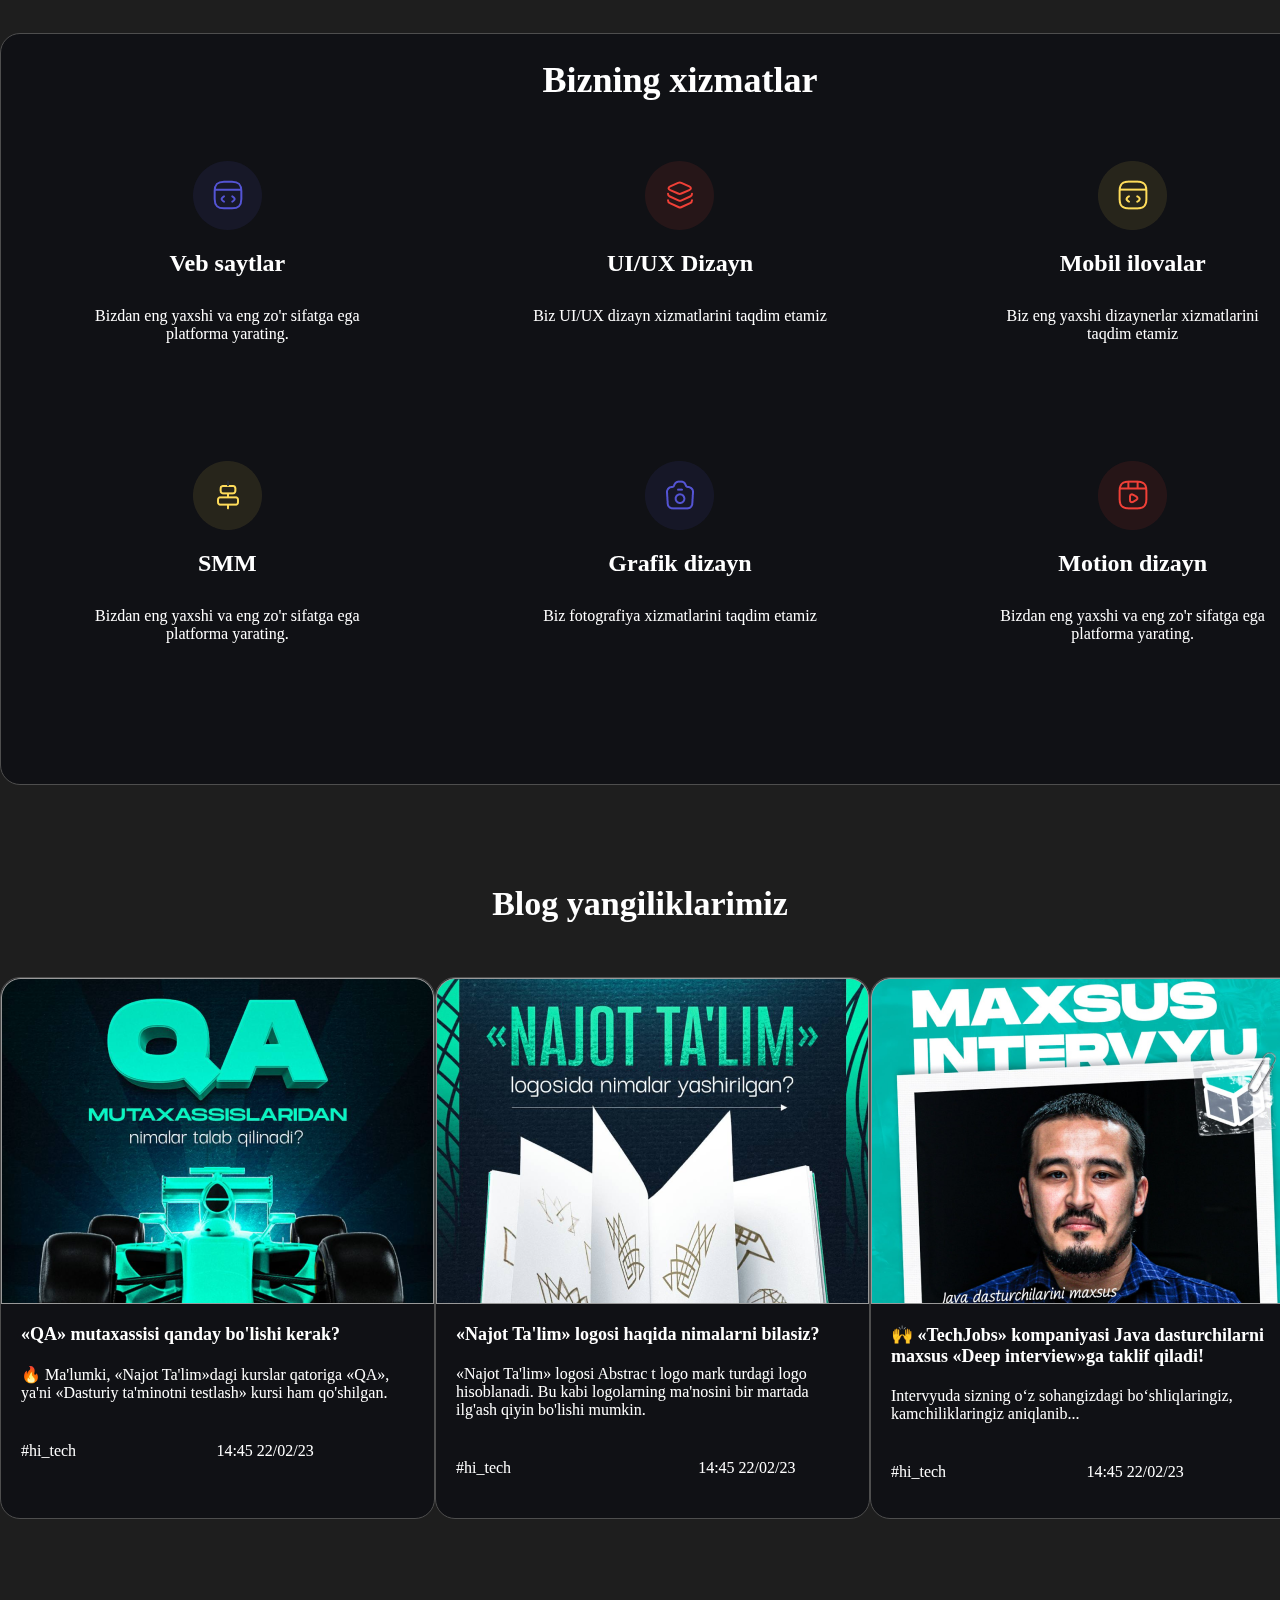
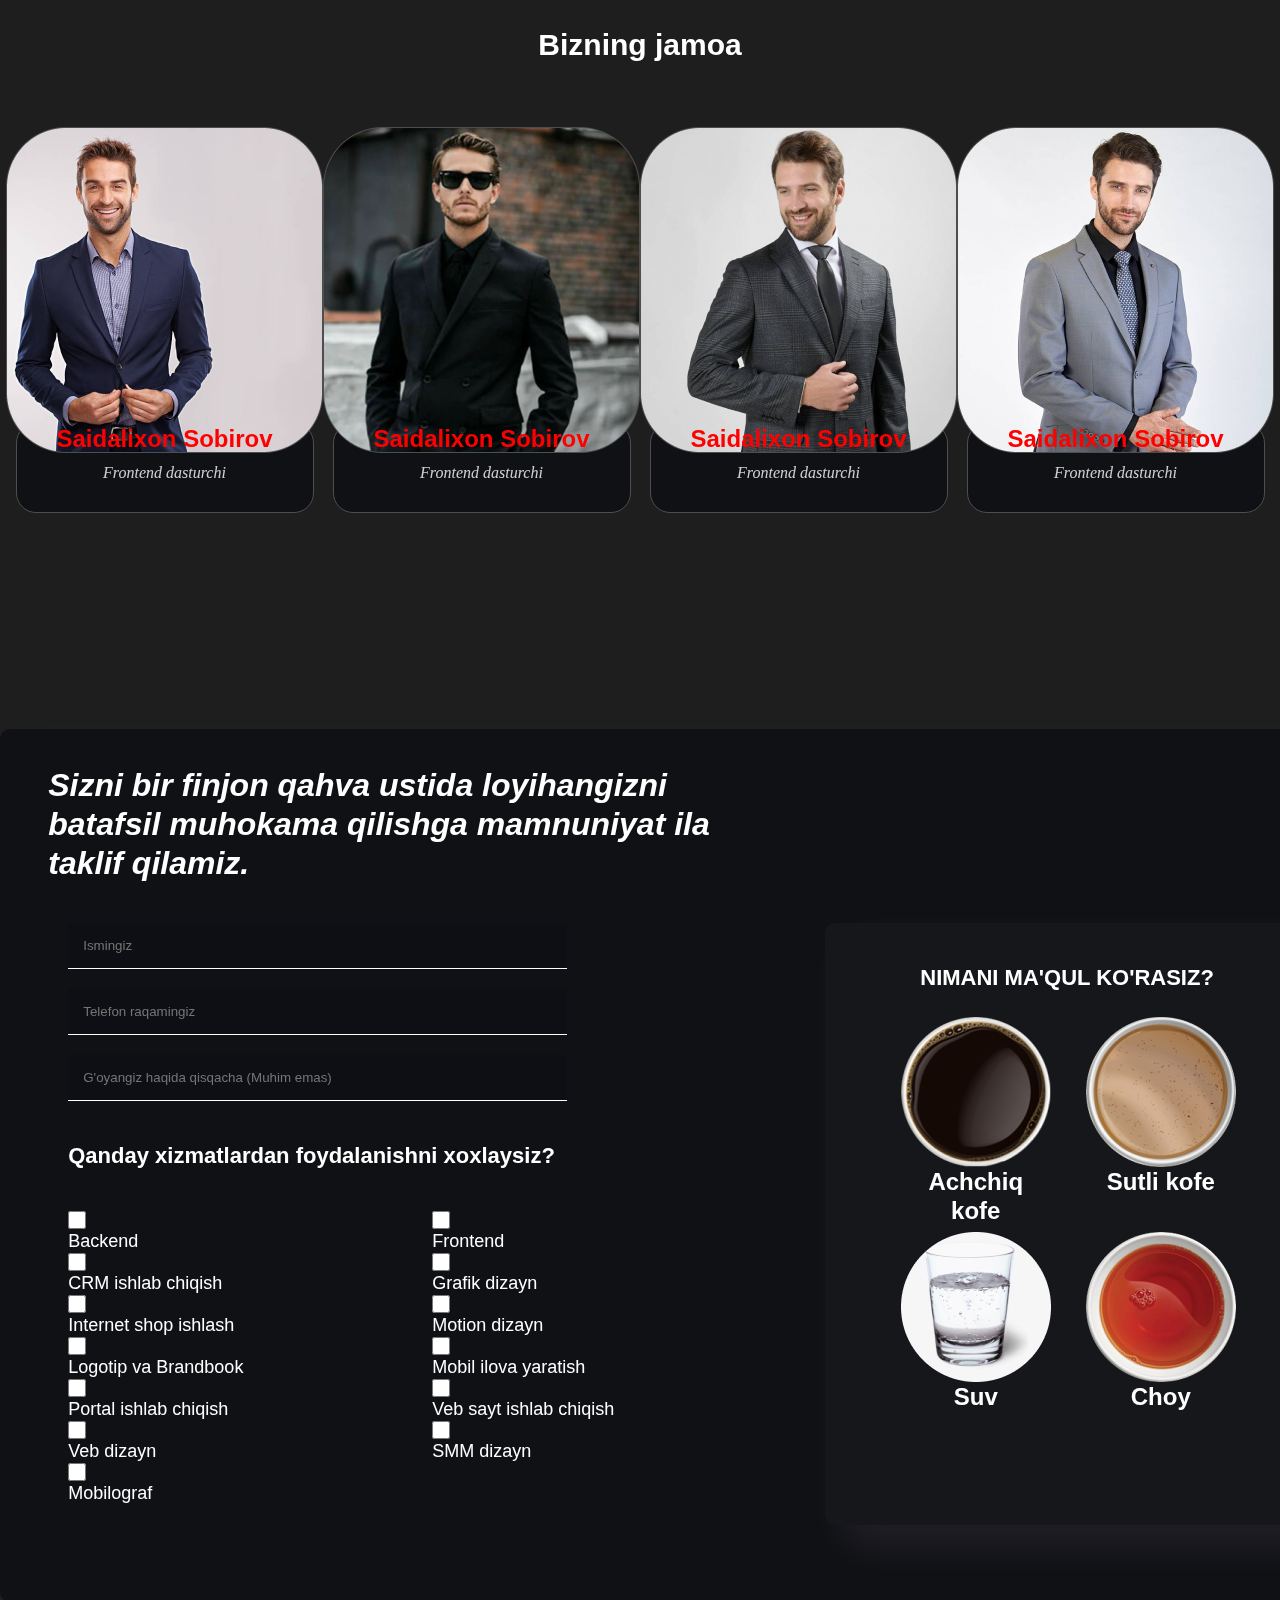
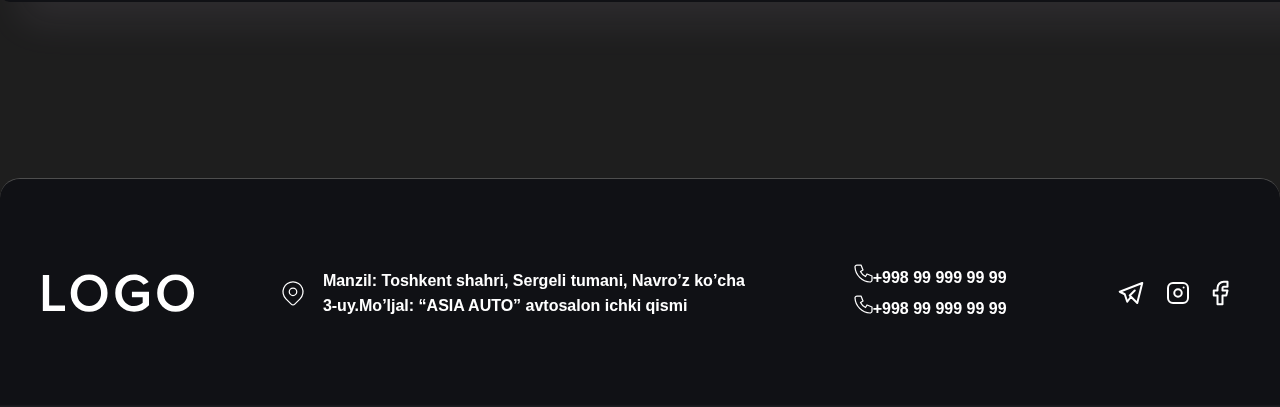
==== commit f052bb4a: "chala" ====
--- a/index.html
+++ b/index.html
@@ -1,24 +1,299 @@
-<!DOCTYPE html>
-<html lang="en">
-<head>
-    <meta charset="UTF-8">
-    <meta http-equiv="X-UA-Compatible" content="IE=edge">
-    <meta name="viewport" content="width=device-width, initial-scale=1.0">
-    <link rel="preconnect" href="https://fonts.googleapis.com">
-    <link rel="preconnect" href="https://fonts.gstatic.com" crossorigin>
-    <link href="https://fonts.googleapis.com/css2?family=Mulish&display=swap" rel="stylesheet">
-    <link rel="stylesheet" href="./css/main.css">
-    <title>Document</title>
-</head>
-<body>
-
-    <div class="container">
-        <main class="sardor">
-            <section class="team">
+</html>
+  <head>
+    <meta charset="UTF-8" />
+    <meta http-equiv="X-UA-Compatible" content="IE=edge" />
+    <meta name="viewport" content="width=device-width, initial-scale=1.0" />
+    <title>Figma</title>
+    <link rel="stylesheet" href="./css/main.css" />
+    <link rel="stylesheet" href="./css/saloxiddin.css">
+    <link
+      rel="stylesheet"
+      href="https://cdnjs.cloudflare.com/ajax/libs/font-awesome/6.3.0/css/all.min.css"
+      integrity="sha512-SzlrxWUlpfuzQ+pcUCosxcglQRNAq/DZjVsC0lE40xsADsfeQoEypE+enwcOiGjk/bSuGGKHEyjSoQ1zVisanQ=="
+      crossorigin="anonymous"
+      referrerpolicy="no-referrer"
+    />
+  </head>
+  <body>
+    <div class="continer">
+      <section class="jaloliddin-1">
+        <header class="header">
+          <div class="block-nav">
+            <button class="btn-list">
+              <i class="fa-solid fa-bars-staggered"></i>
+            </button>
+            <a href="./index.html">Logo</a>
+             <div class="nav__toogle">
+              <i id="sun" class="fa-solid fa-sun"></i>
+              <i id="moon" class="fa-solid fa-moon"></i>
+            </div>
+          </div>
+          <ul class="block-ul">
+            <button class="close-btnUl">X</button>
+              <li><a href="#">О компании</a></li>
+              <li><a href="#">Портфолио</a></li>
+              <li><a href="#">Услуги</a></li>
+              <li><a href="#">Контакты</a></li>
+            </ul>
+          <nav class="header__nav">
+            <a id="nav__logo" href="./index.html">Logo</a>
+            <div class="nav__list">
+              <a href="#">О компании</a>
+              <a href="#">Портфолио</a>
+              <a href="#">Услуги</a>
+              <a href="#">Контакты</a>
+            </div>
+            <div class="nav__toogle">
+              <i id="sun" class="fa-solid fa-sun"></i>
+              <i id="moon" class="fa-solid fa-moon"></i>
+            </div>
+            <div class="nav__phone">
+              <a id="phone-nav" href="tel:+998 90 777-77-77"
+                >+998 90 777-77-77</a
+              >
+              <a id="email-nav" href="mailto:chotatam@gmail.com"
+                >chotatam@gmail.com</a
+              >
+            </div>
+            <div class="btn-tel-div">
+               <button class="btn-tel">Заказать звонок</button>
+            </div>
+           
+          </nav>
+          <div class="header__main">
+            <div class="header__left">
+              <h2>Biz veb-saytlar, ilovalarni ishlab chiqamiz</h2>
+              <p>
+                Lorem ipsum dolor sit amet, consectetur adipiscing elit, sed do
+                eiusmod tempor incididunt ut labore et dolore magna aliqua. Ut
+                enim ad minim veniam.
+              </p>
+              <button class="btn-port">
+                <p>Портфолио</p>
+              </button>
+            </div>
+            <div class="header__right">
+              <canvas
+                id="cobe"
+                style="width: 500px; height: 500px"
+                width="1000"
+                height="1000"
+              ></canvas>
+            </div>
+          </div>
+        </header>
+      </section>
+      <main class="main">
+        <section class="jaloliddin-2">
+          <div class="secDiv2">
+            <div class="komp-haqida">
+              <h3>Kompaniya haqida</h3>
+              <ul class="komp-ul">
+                <li class="li1">
+                  <p>
+                    Agentlik-bu mijozlarga o'z bizneslari uchun sifatli va
+                    innovatsion echimlarni taqdim etish maqsadida tashkil
+                    etilgan veb-agentlik. Bizning jamoamiz mijozlarga
+                    moslashtirilgan va sifatli mahsulotni taklif qilish uchun
+                    yaqin hamkorlikda ishlaydigan tajribali veb-dizayn, ishlab
+                    chiqish va marketing mutaxassislaridan iborat.
+                    <br /><br /><br />
+
+                    Biz veb-dizayn, veb-sayt va mobil ilovalarni ishlab chiqish,
+                    SEO optimallashtirish, kontent yaratish va reklama
+                    kampaniyalarini o'z ichiga olgan keng ko'lamli xizmatlarni
+                    taklif etamiz. Biz eng yangi texnologiyalar va innovatsion
+                    usullardan foydalangan holda brendni rivojlantirish va
+                    sotishni ko'paytirish bilan shug'ullanamiz.
+                  </p>
+                </li>
+                <li class="li2">
+                  <ul class="ul20">
+                    <li class="ul20-li1">
+                      <h4>20+</h4>
+                      <p>Проектов запустил</p>
+                    </li>
+                    <li class="ul20-li2">
+                      <h4>4 года</h4>
+                      <p>Опыта разработки</p>
+                    </li>
+                  </ul>
+                  <ul class="ul12">
+                    <li class="ul12-li1">
+                      <h4>12+</h4>
+                      <p>Профессионалов</p>
+                    </li>
+                    <li class="ul12-li2">
+                      <h4>4 года</h4>
+                      <p>Опыта разработки</p>
+                    </li>
+                  </ul>
+                </li>
+              </ul>
+            </div>
+          </div>
+        </section>
+        <div class="Saloxiddin">
+        <!-- no1 -->
+        <div class="afzaliklar">
+            <h2>Bizning afzalliklarimiz</h2>
+            <div class="avzaliklar1">
+                <ul class="av1">
+                    <li>
+                        <img src="/images/Vector.svg" alt="">
+                        <h2>Individual yondashuv</h2>
+                        <p>Biz har bir mijozga g'amxo'rlik qilamiz va ularning ehtiyojlariga javob beradigan echimlarni yaratamiz</p>
+                    </li>
+                    <li>
+                        <img src="/images/vector2.svg" alt="">
+                        <h2>Ekspertiza</h2>
+                        <p>Biz har bir mijozga g'amxo'rlik qilamiz va ularning ehtiyojlariga javob beradigan echimlarni yaratamiz</p>
+                    </li>
+                    <li>
+                        <img src="/images/Vector3.svg" alt="">
+                        <h2>Professional xizmat</h2>
+                        <p>Biz har bir mijozga g'amxo'rlik qilamiz va ularning ehtiyojlariga javob beradigan echimlarni yaratamiz</p>
+                    </li>
+                </ul>
+                <ul class="av2">
+                    <li>
+                        <img src="/images/Vector.svg" alt="">
+                        <h2>Individual yondashuv</h2>
+                        <p>Biz har bir mijozga g'amxo'rlik qilamiz va ularning ehtiyojlariga javob beradigan echimlarni yaratamiz</p>
+                    </li>
+                    <li>
+                        <img src="/images/vector2.svg" alt="">
+                        <h2>Ekspertiza</h2>
+                        <p>Biz har bir mijozga g'amxo'rlik qilamiz va ularning ehtiyojlariga javob beradigan echimlarni yaratamiz</p>
+                    </li>
+                    <li>
+                        <img src="/images/Vector3.svg" alt="">
+                        <h2>Professional xizmat</h2>
+                        <p>Biz har bir mijozga g'amxo'rlik qilamiz va ularning ehtiyojlariga javob beradigan echimlarni yaratamiz</p>
+                    </li>
+                </ul>
+
+            </div>
+        </div>
+    </div>
+        <section class="projects">
+          <div class="projects__inner">
+            <h2 class="projects__title">Bajargan loyihalarimiz</h2>
+            <ul class="projects__nav">
+              <li class="projects__nav__item projects__nav__item1 nav-item-btnAll">
+                Barchasi
+              </li>
+              <li class="projects__nav__item nav-item-btn1">Veb sayt</li>
+              <li class="projects__nav__item nav-item-btn2">Veb dizayn</li>
+              <li class="projects__nav__item nav-item-btn3">SMM</li>
+              <li class="projects__nav__item nav-item-btn4">Mobil ilova</li>
+            </ul>
+            <ul class="projects__list">
+              <!-- <li class="projects__item">
+                <img src="/images/phone1.png" alt="">
+                <a href="" class="projects__link">UYMAKON mobil ilovasi</a>
+              </li>
+              <li class="projects__item">
+                <img src="/images/diagram2.png" alt="">
+                <a href="" class="projects__link">UYMAKON mobil ilovasi</a>
+              </li>
+              <li class="projects__item">
+                <img src="/images/phone3.png" alt="">
+                <a href="" class="projects__link">UYMAKON mobil ilovasi</a>
+              </li>
+              <li class="projects__item">
+                <img src="/images/girl4.png" alt="">
+                <a href="" class="projects__link">UYMAKON mobil ilovasi</a>
+              </li>
+              <li class="projects__item">
+                <img src="/images/diagram5.png" alt="">
+                <a href="" class="projects__link">UYMAKON mobil ilovasi</a>
+              </li>
+              <li class="projects__item">
+                <img src="/images/phone6.png" alt="">
+                <a href="" class="projects__link">UYMAKON mobil ilovasi</a>
+              </li> -->
+            </ul>
+            <div class="projects__bottom">
+              <a class="projects__bottom__link" href="./portfolio.html">
+                <span>Barchasini </span> <span> ko’rish</span>
+              </a>
+              <a class="projects__bottom__link--2" href="./portfolio.html">
+                <span>Barchasini </span> <span> ko’rish</span>
+              </a>
+            </div>
+          </div>
+      </section>
+      <!-- no2 -->
+        <div class="xizmatlar">
+            <h2 class="xizmatlar_1">Bizning xizmatlar</h2>
+            <div class="xiz1">
+                <div class="xizmatlar_box">
+                    <img src="/images/Icon.svg" alt="icon1">
+                    <h2>Veb saytlar</h2>
+                    <p>Bizdan eng yaxshi va eng zo'r sifatga ega platforma yarating.</p>
+                </div>
+                <div class="xizmatlar_box">
+                    <img src="/images/Icon (1).svg" alt="icon1">
+                    <h2>UI/UX Dizayn</h2>
+                    <p>Biz UI/UX dizayn xizmatlarini taqdim etamiz </p>
+                </div>
+                <div class="xizmatlar_box">
+                    <img src="/images/Icon.png" alt="icon1">
+                    <h2>Mobil ilovalar</h2>
+                    <p>Biz eng yaxshi dizaynerlar  xizmatlarini taqdim etamiz</p>
+                </div>
+            </div>
+            <div class="xiz2">
+                <div class="xizmatlar_box">
+                    <img src="/images/Icon (1).png" alt="icon1">
+                    <h2>SMM</h2>
+                    <p>Bizdan eng yaxshi va eng zo'r sifatga ega platforma yarating.</p>
+                </div>
+                <div class="xizmatlar_box">
+                    <img src="/images/Icon (2).png" alt="icon1">
+                    <h2>Grafik dizayn</h2>
+                    <p>Biz fotografiya xizmatlarini 
+taqdim etamiz </p>
+                </div>
+                <div class="xizmatlar_box">
+                    <img src="/images/Icon (3).png" alt="icon1">
+                    <h2>Motion dizayn</h2>
+                    <p>Bizdan eng yaxshi va eng zo'r sifatga ega platforma yarating.</p>
+                </div>
+            </div>
+        </div>
+        <div class="yangiliklar">
+            <h2 class="yangiliklar_1">Blog yangiliklarimiz</h2>
+            <div class="yangiliklar_flex">
+            <button class="button_left"><i class="fa-solid fa-chevron-left"></i></button>
+            <article class="yangiliklar_box">
+                <img src="/images/Rectangle 9570.png" alt="img1">
+                <h2>«QA» mutaxassisi qanday bo'lishi kerak?</h2>
+                <p>🔥 Ma'lumki, «Najot Ta'lim»dagi kurslar qatoriga «QA», ya'ni «Dasturiy ta'minotni testlash» kursi ham qo'shilgan. </p>
+                <span><p>#hi_tech </p><p> 14:45   22/02/23</p></span>   
+            </article>
+            <article class="yangiliklar_box">
+                <img src="/images/Rectangle 9570 (1).png" alt="img1">
+                <h2>«Najot Ta'lim» logosi haqida nimalarni bilasiz?</h2>
+                <p>«Najot Ta'lim» logosi Abstrac t logo mark turdagi logo hisoblanadi. Bu kabi logolarning ma'nosini bir martada ilg'ash qiyin bo'lishi mumkin. </p>
+                <span><p>#hi_tech </p><p></p> 14:45   22/02/23</p></span>
+            </article>
+            <article class="yangiliklar_box">
+                <img src="/images/Rectangle 9570 (2).png" alt="img1">
+                <h2>🙌 «TechJobs» kompaniyasi Java dasturchilarni maxsus «Deep interview»ga taklif qiladi!</h2>
+                <p>Intervyuda sizning oʻz sohangizdagi boʻshliqlaringiz, kamchiliklaringiz aniqlanib...</p>
+                <span><p>#hi_tech </p><p> 14:45   22/02/23</p></span>   
+            </article>
+            <button class="button_right"><i class="fa-solid fa-chevron-right"></i></button>
+            </div>
+        </div>
+         <section class="team">
                 <div class="team__title">
                     <h2 class="team__title__h2">Bizning jamoa</h2>
                 </div>
                 <div id="team__boxes" class="team__boxes">
+                  <button class="btn-left-team-boxes"><i class="fa-solid fa-angle-left"></i></button>
                     <div id="team__boxes__box" class="team__boxes__box">
                         <img id="team__boxes__box__img" class="team__boxes__box__img" src="./images/photo_1.png" alt="photo">
                         <div id="team__boxes__box__tit" class="team__boxes__box__tit">
@@ -29,7 +304,43 @@
                                 Frontend dasturchi
                             </p>
                         </div>
-                    </div>             
+                    </div>
+                    <div id="team__boxes__box" class="team__boxes__box">
+                        <img id="team__boxes__box__img" class="team__boxes__box__img" src="./images/photo_2.png" alt="photo">
+                        <div id="team__boxes__box__tit" class="team__boxes__box__tit">
+                            <h3 id="team__boxes__box__tit__h3" class="team__boxes__box__tit__h3">
+                                Saidalixon Sobirov
+                            </h3>
+                            <p id="team__boxes__box__tit__p" class="team__boxes__box__tit__p">
+                                Frontend dasturchi
+                            </p>
+                        </div>
+                    </div>
+                    <div id="team__boxes__box" class="team__boxes__box">
+                        <img id="team__boxes__box__img" class="team__boxes__box__img" src="./images/photo_3.png" alt="photo">
+                        <div id="team__boxes__box__tit" class="team__boxes__box__tit">
+                            <h3 id="team__boxes__box__tit__h3" class="team__boxes__box__tit__h3">
+                                Saidalixon Sobirov
+                            </h3>
+                            <p id="team__boxes__box__tit__p" class="team__boxes__box__tit__p">
+                                Frontend dasturchi
+                            </p>
+                        </div>
+                    </div>
+                    <div id="team__boxes__box" class="team__boxes__box">
+                        <img id="team__boxes__box__img" class="team__boxes__box__img" src="./images/photo_4.png" alt="photo">
+                        <div id="team__boxes__box__tit" class="team__boxes__box__tit">
+                            <h3 id="team__boxes__box__tit__h3" class="team__boxes__box__tit__h3">
+                                Saidalixon Sobirov
+                            </h3>
+                            <p id="team__boxes__box__tit__p" class="team__boxes__box__tit__p">
+                                Frontend dasturchi
+                            </p>
+                        </div>
+                    </div>
+                                    <button class="btn-right-team-boxes"><i class="fa-solid fa-angle-right"></i></button>
+
+
                 </div>
             </section>
             <section class="formsec">
@@ -169,7 +480,7 @@
                 </div>
                 <a class="formsec__btn" href="#"><img src="./images/btn.svg" alt="btn"></a>
             </section>
-        </main>
+      </main>
         <!--footer-->
         <footer class="footer">
             <a class="footer__img" href="#"><img class="footer__img" src="./images/logo.svg" alt="logo"></a>
@@ -201,11 +512,42 @@
                 </a>
             </div>
         </footer>
-    </div>
-
-
-
+        </div>
+  <script src="/js/dark-mode.js"></script>
+    <script src="/js/block-list.js"></script>
+    <script type="module">
+      import createGlobe from "https://cdn.skypack.dev/cobe";
+
+      let phi = 0;
+      let canvas = document.getElementById("cobe");
+
+      const globe = createGlobe(canvas, {
+        devicePixelRatio: 2,
+        width: 1000,
+        height: 1000,
+        phi: 0,
+        theta: 0,
+        dark: 0,
+        diffuse: 1.2,
+        scale: 1,
+        mapSamples: 16000,
+        mapBrightness: 6,
+        baseColor: [1, 1, 1],
+        markerColor: [1, 0.5, 1],
+        glowColor: [1, 1, 1],
+        offset: [0, 0],
+        markers: [
+          { location: [37.7595, -122.4367], size: 0.03 },
+          { location: [40.7128, -74.006], size: 0.1 },
+        ],
+        onRender: (state) => {
+          // Called on every animation frame.
+          // `state` will be an empty object, return updated params.
+          state.phi = phi;
+          phi += 0.01;
+        },
+      });
+    </script>
 
    <script src="./main.js"></script>
-</body>
-</html>+<script src="/js/arry.js"></script>
--- a/css/main.css
+++ b/css/main.css
@@ -5,25 +5,595 @@
   text-decoration: none;
 }
 
-.container {
-  background: #1E1E1E;
+.continer {
   max-width: 1600px;
-  border: 1px solid;
+  overflow-y: hidden;
 }
 
-@media only screen and (max-width: 400px) {
-  .container {
-    width: 100%;
-  }
-}
+.jaloliddin-1 {
+  width: 100%;
+  height: 900px;
+  background-image: url("/images/bg-big.png");
+}
+.jaloliddin-1 .header {
+  width: 100%;
+  height: 98%;
+  background-image: url("/images/chiziq.png");
+}
+.jaloliddin-1 .header .block-nav {
+  display: none;
+  z-index: -99;
+  width: 1600px;
+  height: 80px;
+  display: flex;
+  align-items: center;
+  justify-content: space-between;
+  flex-wrap: nowrap;
+  position: fixed;
+  background-color: rgba(21, 26, 30, 0.5215686275);
+  filter: blur(1);
+}
+.jaloliddin-1 .header .block-nav .btn-list {
+  margin-left: 0;
+  width: 10%;
+  background-color: transparent;
+  border: none;
+  height: 35px;
+}
+.jaloliddin-1 .header .block-nav .btn-list i {
+  color: white;
+  font-size: 28px;
+}
+.jaloliddin-1 .header .block-nav a {
+  color: white;
+  width: 70%;
+  text-align: center;
+  font-size: 35px;
+}
+.jaloliddin-1 .header .block-nav .nav__toogle {
+  width: 10%;
+  margin-right: 0;
+  display: flex;
+  align-items: center;
+  justify-content: space-around;
+  border-radius: 12px;
+}
+.jaloliddin-1 .header .block-nav .nav__toogle i {
+  color: white;
+  font-size: 22px;
+}
+.jaloliddin-1 .header .block-ul {
+  display: none;
+  width: 1600px;
+  height: 110px;
+  background-color: rgba(21, 26, 30, 0.5176470588);
+  position: fixed;
+}
+.jaloliddin-1 .header .block-ul .close-btnUl {
+  position: fixed;
+  margin-left: 91%;
+  width: 30px;
+  height: 30px;
+  background-color: black;
+  color: white;
+  border: none;
+  border-radius: 15px;
+  font-size: 22px;
+}
+.jaloliddin-1 .header .block-ul li {
+  width: 100%;
+  text-align: center;
+}
+.jaloliddin-1 .header .block-ul li a {
+  color: white;
+  font-size: 22px;
+  text-align: center;
+}
+.jaloliddin-1 .header .block-ul li a:hover {
+  background-color: #6911ad;
+}
+.jaloliddin-1 .header__nav {
+  width: 1600px;
+  height: 80px;
+  z-index: 100;
+  display: flex;
+  align-items: center;
+  padding: 0 120px;
+  justify-content: space-between;
+  background: rgba(23, 25, 29, 0.7);
+  backdrop-filter: blur(1px);
+  position: fixed;
+}
+.jaloliddin-1 .header__nav #nav__logo {
+  width: 72px;
+  height: 50px;
+  font-family: "Inter";
+  font-style: normal;
+  font-weight: 500;
+  font-size: 30px;
+  line-height: 50px;
+  margin: 0;
+  color: #ffffff;
+}
+.jaloliddin-1 .header__nav .nav__list {
+  width: 450px;
+  height: 24px;
+  display: flex;
+  align-items: center;
+  justify-content: space-between;
+}
+.jaloliddin-1 .header__nav .nav__list a {
+  font-family: "Proxima Nova";
+  font-style: normal;
+  font-weight: 700;
+  font-size: 20px;
+  line-height: 24px;
+  color: #ffffff;
+}
+.jaloliddin-1 .header__nav .nav__toogle {
+  width: 93px;
+  height: 40px;
+  background: #151a1e;
+  border: 1px solid #aaaaaa;
+  border-radius: 40px;
+  display: flex;
+  align-items: center;
+  justify-content: space-between;
+  margin-right: 0;
+}
+.jaloliddin-1 .header__nav .nav__toogle i {
+  width: 50%;
+  height: 100%;
+  display: flex;
+  align-items: center;
+  justify-content: center;
+  color: white;
+  font-size: 22px;
+}
+.jaloliddin-1 .header__nav .nav__phone {
+  width: 170px;
+  height: 44px;
+  margin-right: 25px;
+}
+.jaloliddin-1 .header__nav .nav__phone #phone-nav {
+  width: 170px;
+  height: 24px;
+  font-family: "Proxima Nova";
+  font-style: normal;
+  font-weight: 700;
+  font-size: 20px;
+  line-height: 24px;
+  color: #ffffff;
+}
+.jaloliddin-1 .header__nav .nav__phone #email-nav {
+  width: 136px;
+  height: 17px;
+  font-family: "Proxima Nova";
+  font-style: normal;
+  font-weight: 700;
+  font-size: 14px;
+  line-height: 17px;
+  color: #ffffff;
+}
+.jaloliddin-1 .header__nav .btn-tel-div {
+  width: 280px;
+  display: flex;
+  align-items: center;
+  padding-right: 120px;
+}
+.jaloliddin-1 .header__nav .btn-tel-div .btn-tel {
+  width: 168px;
+  height: 45px;
+  background: #6911ad;
+  border-radius: 7px;
+  font-style: normal;
+  font-weight: 700;
+  font-size: 16px;
+  line-height: 19px;
+  text-align: center;
+  color: #ffffff;
+  border: none;
+}
+.jaloliddin-1 .header__main {
+  width: 100%;
+  height: 100%;
+  display: flex;
+}
+.jaloliddin-1 .header__main .header__left {
+  margin-top: 6%;
+  width: 70%;
+  height: 92%;
+  background-image: url("/images/bg-left.png");
+  padding-left: 120px;
+}
+.jaloliddin-1 .header__main .header__left h2 {
+  width: 695px;
+  height: 116px;
+  font-family: "Proxima Nova";
+  font-style: normal;
+  font-weight: 600;
+  font-size: 48px;
+  line-height: 58px;
+  color: #ffffff;
+  margin: 0;
+  margin-top: 228px;
+}
+.jaloliddin-1 .header__main .header__left p {
+  font-family: "Proxima Nova";
+  font-style: normal;
+  font-weight: 400;
+  font-size: 18px;
+  line-height: 22px;
+  color: #ffffff;
+  width: 549px;
+  height: 66px;
+  margin: 0;
+  margin-top: 40px;
+}
+.jaloliddin-1 .header__main .header__left .btn-port {
+  margin-top: 180px;
+  width: 70px;
+  height: 70px;
+  background: #6911ad;
+  border-radius: 141px;
+  color: #ffffff;
+  border: none;
+  margin-left: 0;
+  cursor: pointer;
+}
+.jaloliddin-1 .header__main .header__left .btn-port p {
+  font-family: "Proxima Nova";
+  font-style: normal;
+  width: 99px;
+  height: 22px;
+  font-weight: 700;
+  font-size: 18px;
+  line-height: 22px;
+  color: #ffffff;
+  margin: 0;
+  padding-left: 40px;
+}
+.jaloliddin-1 .header__main .header__left .btn-port:hover {
+  width: 196px;
+  height: 70px;
+  align-items: center;
+  justify-content: center;
+  margin-left: 0;
+  padding: 0;
+  display: flex;
+  align-items: center;
+  justify-content: center;
+}
+.jaloliddin-1 .header__main .header__left .btn-port:hover p {
+  padding: 0;
+  display: flex;
+  align-items: center;
+  justify-content: center;
+}
+.jaloliddin-1 .header__main .header__right {
+  width: 30%;
+  height: 71%;
+  background-image: url("/images/bg-right.png");
+}
+.jaloliddin-1 .header__main .header__right #cobe {
+  margin-top: 170px;
+  margin-left: -190px;
+}
+
+.main {
+  width: 100%;
+  height: 5906px;
+  background-image: url("/images/big-bg-big.png");
+  background-color: #1e1e1e;
+}
+.main .jaloliddin-2 {
+  width: 100%;
+  height: 500px;
+}
+.main .jaloliddin-2 .secDiv2 {
+  width: 100%;
+  height: 100%;
+}
+.main .jaloliddin-2 .secDiv2 .komp-haqida {
+  width: 100%;
+  height: 100%;
+}
+.main .jaloliddin-2 .secDiv2 .komp-haqida h3 {
+  padding-left: 165px;
+  color: white;
+  font-family: "Futura PT";
+  font-style: normal;
+  font-weight: 600;
+  font-size: 50px;
+  line-height: 64px;
+  padding-top: 100px;
+}
+.main .jaloliddin-2 .secDiv2 .komp-haqida .komp-ul {
+  max-width: 99.9%;
+  padding: 0 165px;
+  display: flex;
+}
+.main .jaloliddin-2 .secDiv2 .komp-haqida .komp-ul .li1 {
+  width: 50%;
+  height: 300px;
+  display: flex;
+  align-items: center;
+  margin-top: -20px;
+}
+.main .jaloliddin-2 .secDiv2 .komp-haqida .komp-ul .li1 p {
+  color: #ffffff;
+  font-size: 18px;
+}
+.main .jaloliddin-2 .secDiv2 .komp-haqida .komp-ul .li2 {
+  width: 50%;
+  height: 300px;
+}
+.main .jaloliddin-2 .secDiv2 .komp-haqida .komp-ul .li2 .ul20 {
+  width: 100%;
+  height: 50%;
+  display: flex;
+}
+.main .jaloliddin-2 .secDiv2 .komp-haqida .komp-ul .li2 .ul20 .ul20-li1 {
+  width: 50%;
+  height: 100%;
+  text-align: center;
+}
+.main .jaloliddin-2 .secDiv2 .komp-haqida .komp-ul .li2 .ul20 .ul20-li1 h4 {
+  font-family: "Futura PT";
+  font-style: normal;
+  font-weight: 600;
+  font-size: 50px;
+  line-height: 100%;
+  /* identical to box height, or 50px */
+  background: linear-gradient(96.96deg, rgba(0, 40, 248, 0.89) -0.76%, #6911ad 100%);
+  -webkit-background-clip: text;
+  -webkit-text-fill-color: transparent;
+  background-clip: text;
+  text-fill-color: transparent;
+}
+.main .jaloliddin-2 .secDiv2 .komp-haqida .komp-ul .li2 .ul20 .ul20-li1 p {
+  font-family: "Futura PT";
+  font-style: normal;
+  font-weight: 400;
+  font-size: 20px;
+  line-height: 26px;
+  color: white;
+  text-align: center;
+}
+.main .jaloliddin-2 .secDiv2 .komp-haqida .komp-ul .li2 .ul20 .ul20-li2 {
+  width: 50%;
+  height: 100%;
+  text-align: center;
+}
+.main .jaloliddin-2 .secDiv2 .komp-haqida .komp-ul .li2 .ul20 .ul20-li2 h4 {
+  font-family: "Futura PT";
+  font-style: normal;
+  font-weight: 600;
+  font-size: 50px;
+  line-height: 100%;
+  /* identical to box height, or 50px */
+  background: linear-gradient(96.96deg, rgba(0, 40, 248, 0.89) -0.76%, #6911ad 100%);
+  -webkit-background-clip: text;
+  -webkit-text-fill-color: transparent;
+  background-clip: text;
+  text-fill-color: transparent;
+}
+.main .jaloliddin-2 .secDiv2 .komp-haqida .komp-ul .li2 .ul20 .ul20-li2 p {
+  font-family: "Futura PT";
+  font-style: normal;
+  font-weight: 400;
+  font-size: 20px;
+  line-height: 26px;
+  color: white;
+  text-align: center;
+}
+.main .jaloliddin-2 .secDiv2 .komp-haqida .komp-ul .li2 .ul12 {
+  width: 100%;
+  height: 50%;
+  display: flex;
+}
+.main .jaloliddin-2 .secDiv2 .komp-haqida .komp-ul .li2 .ul12 .ul12-li1 {
+  width: 50%;
+  height: 100%;
+  text-align: center;
+}
+.main .jaloliddin-2 .secDiv2 .komp-haqida .komp-ul .li2 .ul12 .ul12-li1 h4 {
+  font-family: "Futura PT";
+  font-style: normal;
+  font-weight: 600;
+  font-size: 50px;
+  line-height: 100%;
+  /* identical to box height, or 50px */
+  background: linear-gradient(96.96deg, rgba(0, 40, 248, 0.89) -0.76%, #6911ad 100%);
+  -webkit-background-clip: text;
+  -webkit-text-fill-color: transparent;
+  background-clip: text;
+  text-fill-color: transparent;
+}
+.main .jaloliddin-2 .secDiv2 .komp-haqida .komp-ul .li2 .ul12 .ul12-li1 p {
+  font-family: "Futura PT";
+  font-style: normal;
+  font-weight: 400;
+  font-size: 20px;
+  line-height: 26px;
+  color: white;
+  text-align: center;
+}
+.main .jaloliddin-2 .secDiv2 .komp-haqida .komp-ul .li2 .ul12 .ul12-li2 {
+  text-align: center;
+  width: 50%;
+  height: 100%;
+}
+.main .jaloliddin-2 .secDiv2 .komp-haqida .komp-ul .li2 .ul12 .ul12-li2 h4 {
+  font-family: "Futura PT";
+  font-style: normal;
+  font-weight: 600;
+  font-size: 50px;
+  line-height: 100%;
+  /* identical to box height, or 50px */
+  background: linear-gradient(96.96deg, rgba(0, 40, 248, 0.89) -0.76%, #6911ad 100%);
+  -webkit-background-clip: text;
+  -webkit-text-fill-color: transparent;
+  background-clip: text;
+  text-fill-color: transparent;
+}
+.main .jaloliddin-2 .secDiv2 .komp-haqida .komp-ul .li2 .ul12 .ul12-li2 p {
+  font-family: "Futura PT";
+  font-style: normal;
+  font-weight: 400;
+  font-size: 20px;
+  line-height: 26px;
+  color: white;
+  text-align: center;
+}
+.main .projects {
+  width: 100%;
+  margin-top: 100px;
+}
+.main .projects__inner {
+  width: 1360px;
+  height: 1043px;
+}
+.main .projects__inner .projects__title {
+  width: 100%;
+  text-align: center;
+  font-family: "Proxima Nova";
+  font-style: normal;
+  font-weight: 700;
+  font-size: 36px;
+  line-height: 44px;
+  color: #ffffff;
+}
+.main .projects__inner .projects__nav {
+  margin-top: 20px;
+  width: 664px;
+  height: 55px;
+  background: rgba(17, 19, 23, 0.5);
+  border: 1px solid #4e4e4e;
+  border-radius: 90px;
+  display: flex;
+  align-items: center;
+  justify-content: space-between;
+}
+.main .projects__inner .projects__nav .projects__nav__item1 {
+  width: 160px;
+  height: 51px;
+  display: flex;
+  align-items: center;
+  justify-content: center;
+  margin-left: 0;
+  margin-right: 0;
+}
+.main .projects__inner .projects__nav .projects__nav__item1:active {
+  width: 150px;
+  height: 51PX;
+  background: linear-gradient(93.5deg, #1e11ad 12.37%, rgba(105, 17, 173, 0.95) 85.28%);
+  border-radius: 30px;
+  display: flex;
+  align-items: center;
+  justify-content: center;
+}
+.main .projects__inner .projects__nav .projects__nav__item:active {
+  width: 150px;
+  height: 51PX;
+  background: linear-gradient(93.5deg, #1e11ad 12.37%, rgba(105, 17, 173, 0.95) 85.28%);
+  border-radius: 30px;
+  display: flex;
+  align-items: center;
+  justify-content: center;
+}
+.main .projects__inner .projects__nav .projects__nav__item {
+  font-size: 22px;
+  color: white;
+  cursor: pointer;
+}
+.main .projects__inner .projects__list {
+  display: grid;
+  grid-template-columns: repeat(3, 1fr);
+  gap: 30px;
+  margin: 0 0 40px;
+  margin-top: 40px;
+}
+.main .projects__inner .projects__list .projects__item {
+  width: 433px;
+  height: 362px;
+  margin-bottom: 40px;
+}
+.main .projects__inner .projects__list .projects__item:hover .projects__link {
+  background: rgba(0, 0, 0, 0.87);
+  width: 90%;
+  height: 90%;
+  z-index: 3;
+}
+.main .projects__inner .projects__list .projects__item:hover .projects__link::after {
+  content: "";
+}
+.main .projects__inner .projects__list .projects__item .projects__link {
+  min-width: 403px;
+  min-height: 332px;
+  display: flex;
+  position: relative;
+  justify-content: flex-start;
+  align-items: flex-end;
+  overflow: hidden;
+  width: 0;
+  height: 0;
+  font-weight: 700;
+  font-size: 20px;
+  line-height: 24px;
+  color: #ffffff;
+  transition: all 0.4s ease;
+  border-radius: 5px;
+  margin-top: -362px;
+}
+.main .projects__inner .projects__list .projects__item .projects__link::after {
+  display: block;
+  width: 87px;
+  height: 87px;
+  background-image: url("/images/arrow-up.svg");
+  background-position: center;
+  background-repeat: no-repeat;
+  position: absolute;
+  top: 0;
+  right: 0;
+}
+.main .projects__inner .projects__bottom {
+  max-width: 170px;
+  margin: 0 auto;
+  position: relative;
+}
+.main .projects__inner .projects__bottom a {
+  position: absolute;
+  border-radius: 141px;
+  padding: 25px 20px 15px;
+  display: flex;
+  flex-wrap: nowrap;
+  flex-direction: row;
+}
+.main .projects__inner .projects__bottom__link {
+  background: #6911ad;
+  color: #fff;
+  z-index: 1;
+  font-size: 19px;
+  max-width: 30px;
+  overflow: hidden;
+  transition: all 0.3s ease;
+}
+.main .projects__inner .projects__bottom__link:hover {
+  max-width: 170px;
+  padding: 20px 20px 20px;
+}
+.main .projects__inner .projects__bottom__link--2 span {
+  font-size: 19px;
+}
+
 .team {
-  background: #1E1E1E;
-  max-width: 1531px;
+  max-width: 100%;
   height: 456px;
-  margin-bottom: 120px;
+  margin-top: 100px;
 }
 .team__title {
-  max-width: 231px;
+  width: 231px;
   height: 44px;
 }
 .team__title__h2 {
@@ -36,27 +606,48 @@
   text-align: center;
 }
 .team__boxes {
+  width: 100%;
   display: flex;
   align-items: center;
   justify-content: space-between;
-  max-width: 100%;
+  overflow-y: hidden;
+  width: 100%;
   height: 410px;
+  margin-top: 50px;
+}
+.team__boxes .btn-left-team-boxes {
+  width: 40px;
+  height: 40px;
+  border-radius: 50%;
+  background: #1e1e1e;
+  border: none;
+}
+.team__boxes .btn-left-team-boxes i {
+  font-size: 22px;
+  color: white;
+}
+.team__boxes .btn-right-team-boxes {
+  width: 40px;
+  height: 40px;
+  border-radius: 50%;
+  background: #1e1e1e;
+  border: none;
+}
+.team__boxes .btn-right-team-boxes i {
+  font-size: 22px;
+  color: white;
 }
 .team__boxes__box {
-  max-width: 317px;
-  height: 420px;
-  margin-top: 25px;
+  width: 317px;
+  height: 390px;
 }
 .team__boxes__box__tit {
-  margin-left: 10px;
-  position: absolute;
-  top: 330px;
+  margin-top: -30px;
   text-align: center;
   width: 296px;
   height: 88px;
   background: rgba(14, 16, 20, 0.9);
-  border: 1px solid #4E4E4E;
-  backdrop-filter: blur(1px);
+  border: 1px solid #4e4e4e;
   border-radius: 20px;
 }
 .team__boxes__box__tit__h3 {
@@ -65,8 +656,7 @@
   font-weight: 600;
   font-size: 24px;
   line-height: 29px;
-  margin-top: 10px;
-  color: #FFFFFF;
+  color: #ff0000;
 }
 .team__boxes__box__tit__p {
   font-family: "Proxima Nova";
@@ -79,21 +669,21 @@
 }
 
 .formsec {
-  max-width: 1360px;
+  width: 1360px;
   height: 873px;
   display: flex;
+  margin-top: 250px;
+  align-items: center;
   background: rgba(14, 16, 20, 0.9);
   box-shadow: 20px 20px 40px rgba(241, 216, 253, 0.08);
-  backdrop-filter: blur(2px);
   border-radius: 10px;
 }
 .formsec__main {
   width: 50%;
   height: 800px;
-  margin: 60px 0px 0px 80px;
 }
 .formsec__main__tit {
-  width: 640px;
+  width: 100%;
   height: 117px;
 }
 .formsec__main__tit__h2 {
@@ -102,7 +692,7 @@
   font-weight: 600;
   font-size: 32px;
   line-height: 39px;
-  color: #FFFFFF;
+  color: #ffffff;
 }
 .formsec__main__form {
   margin-top: 40px;
@@ -112,8 +702,6 @@
   width: 499px;
   padding: 15px;
   background: rgba(14, 16, 20, 0.9);
-  backdrop-filter: blur(2px);
-  box-sizing: border-box;
   border: none;
   border-bottom: 1px solid white;
   margin-bottom: 20px;
@@ -130,7 +718,7 @@
   font-weight: 600;
   font-size: 22px;
   line-height: 29px;
-  color: #FFFFFF;
+  color: #ffffff;
 }
 .formsec__main__sel {
   display: flex;
@@ -152,7 +740,7 @@
 .formsec__main__sel__1__ln__ch {
   width: 18px;
   height: 20px;
-  border: 1px solid #AAAAAA;
+  border: 1px solid #aaaaaa;
   border-radius: 4px;
   box-sizing: border-box;
 }
@@ -162,7 +750,7 @@
   font-weight: 500;
   font-size: 18px;
   line-height: 22px;
-  color: #FFFFFF;
+  color: #ffffff;
 }
 .formsec__main__sel__2 {
   width: 213px;
@@ -174,7 +762,6 @@
   margin-top: 116px;
   background: rgba(83, 83, 83, 0.1);
   box-shadow: 20px 20px 40px rgba(241, 216, 253, 0.08);
-  backdrop-filter: blur(2px);
   border-radius: 10px;
 }
 .formsec__min__tit {
@@ -188,7 +775,7 @@
   font-weight: 600;
   font-size: 22px;
   line-height: 29px;
-  color: #FFFFFF;
+  color: #ffffff;
 }
 .formsec__min__page {
   display: flex;
@@ -208,14 +795,652 @@
   font-size: 24px;
   line-height: 29px;
   text-align: center;
+  color: #ffffff;
+}
+.formsec__btn {
+  display: none;
+}
+
+.footer {
+  display: flex;
+  align-items: center;
+  width: 100%;
+  height: 228px;
+  background: rgba(14, 16, 20, 0.9);
+  border-top: 1px solid #4E4E4E;
+  backdrop-filter: blur(1px);
+  border-radius: 20px 20px 0px 0px;
+  margin-top: -228px;
+}
+.footer__location {
+  display: flex;
+  align-items: center;
+  width: 474px;
+  height: 50px;
+}
+.footer__location__p {
+  font-family: "Mulish", sans-serif;
+  font-style: normal;
+  font-weight: 600;
+  font-size: 16px;
+  line-height: 25px;
   color: #FFFFFF;
-}
-.formsec__btn {
-  position: absolute;
-  top: 760px;
-  left: 820px;
+  margin-left: 15px;
+}
+.footer__tel {
+  width: 190px;
+  height: 68px;
+}
+.footer__tel__1 {
+  display: flex;
+  align-items: center;
+  margin-top: 5px;
+}
+.footer__tel__1__t {
+  font-family: "Mulish", sans-serif;
+  font-style: normal;
+  font-weight: 600;
+  font-size: 16px;
+  line-height: 25px;
+  color: #FFFFFF;
+}
+.footer__net {
+  width: 130px;
+  height: 30px;
+  display: flex;
+  align-items: center;
 }
 
+@media only screen and (max-width: 400px) {
+  .footer {
+    display: block;
+    width: 100%;
+    height: 379px;
+  }
+  .footer__img {
+    margin-left: 67px;
+    margin-top: 50px;
+  }
+  .footer__location {
+    margin-top: 50px;
+    width: 360px;
+    height: 75px;
+  }
+  .footer__tel {
+    margin-top: 20px;
+  }
+  .footer__net {
+    margin-top: 20px;
+  }
+}
+@media (max-width: 1500px) {
+  .jaloliddin-1 {
+    width: 100%;
+  }
+  .jaloliddin-1 .header {
+    width: 100%;
+    height: 98%;
+  }
+  .jaloliddin-1 .header .header__nav {
+    width: 100%;
+  }
+  .jaloliddin-1 .header .header__main {
+    width: 100%;
+  }
+  .jaloliddin-1 .header .header__main .header__left {
+    width: 79%;
+  }
+  .jaloliddin-1 .header .header__main .header__right {
+    width: 21%;
+  }
+  .jaloliddin-1 .header .header__main .header__right #cobe {
+    margin-left: -280px;
+  }
+}
+@media (max-width: 1440px) {
+  .jaloliddin-1 {
+    width: 100%;
+  }
+  .jaloliddin-1 .header {
+    width: 100%;
+  }
+  .jaloliddin-1 .header .header__nav {
+    width: 100%;
+  }
+  .jaloliddin-1 .header .header__main {
+    width: 100%;
+  }
+  .jaloliddin-1 .header .header__main .header__left {
+    width: 80%;
+  }
+  .jaloliddin-1 .header .header__main .header__right {
+    width: 20%;
+  }
+  .jaloliddin-1 .header .header__main .header__right #cobe {
+    margin-left: -280px;
+  }
+}
+@media (max-width: 1370px) {
+  .jaloliddin-1 {
+    width: 100%;
+  }
+  .jaloliddin-1 .header {
+    width: 100%;
+    height: 99%;
+  }
+  .jaloliddin-1 .header .header__nav {
+    width: 100%;
+  }
+  .jaloliddin-1 .header .header__main {
+    width: 100%;
+  }
+  .jaloliddin-1 .header .header__main .header__left {
+    width: 80%;
+  }
+  .jaloliddin-1 .header .header__main .header__right {
+    width: 20%;
+    background-image: none;
+  }
+  .jaloliddin-1 .header .header__main .header__right #cobe {
+    margin-left: -280px;
+  }
+}
+@media (-width: 1300px) {
+  .jaloliddin-1 {
+    width: 100%;
+  }
+  .jaloliddin-1 .header {
+    width: 100%;
+    height: 100%;
+  }
+  .jaloliddin-1 .header .header__nav {
+    width: 100%;
+  }
+  .jaloliddin-1 .header .header__main {
+    width: 100%;
+  }
+  .jaloliddin-1 .header .header__main .header__left {
+    width: 91%;
+  }
+  .jaloliddin-1 .header .header__main .header__right {
+    width: 9%;
+  }
+  .jaloliddin-1 .header .header__main .header__right #cobe {
+    margin-left: -390px;
+  }
+  .main {
+    width: 100%;
+  }
+  .main .jaloliddin-2 {
+    width: 100%;
+  }
+  .main .jaloliddin-2 .secDiv2 {
+    width: 100%;
+  }
+  .main .jaloliddin-2 .secDiv2 .komp-haqida {
+    width: 100%;
+  }
+  .main .jaloliddin-2 .secDiv2 .komp-haqida h3 {
+    padding-top: 50px;
+  }
+  .main .jaloliddin-2 .secDiv2 .komp-haqida .komp-ul {
+    width: 100%;
+  }
+  .main .jaloliddin-2 .secDiv2 .komp-haqida .komp-ul .li1 {
+    width: 60%;
+    margin-top: 1px;
+  }
+  .main .jaloliddin-2 .secDiv2 .komp-haqida .komp-ul .li2 {
+    width: 40%;
+  }
+}
+@media (max-width: 1200px) {
+  .jaloliddin-1 {
+    width: 100%;
+  }
+  .jaloliddin-1 .header {
+    width: 100%;
+  }
+  .jaloliddin-1 .header .header__nav {
+    width: 100%;
+  }
+  .jaloliddin-1 .header .header__main {
+    width: 100%;
+  }
+  .jaloliddin-1 .header .header__main .header__left {
+    width: 91%;
+  }
+  .jaloliddin-1 .header .header__main .header__right {
+    width: 9%;
+  }
+  .jaloliddin-1 .header .header__main .header__right #cobe {
+    margin-top: 250px;
+    margin-left: -400px;
+  }
+  .main {
+    width: 100%;
+  }
+  .main .jaloliddin-2 {
+    width: 100%;
+  }
+  .main .jaloliddin-2 .secDiv2 {
+    width: 100%;
+  }
+  .main .jaloliddin-2 .secDiv2 .komp-haqida {
+    width: 100%;
+  }
+  .main .jaloliddin-2 .secDiv2 .komp-haqida h3 {
+    padding-top: 50px;
+  }
+}
+@media (max-width: 1126px) {
+  .jaloliddin-1 {
+    width: 100%;
+  }
+  .jaloliddin-1 .header {
+    width: 100%;
+    height: 101%;
+  }
+  .jaloliddin-1 .header .header__nav {
+    width: 100%;
+    padding: 0;
+    justify-content: space-around;
+  }
+  .jaloliddin-1 .header .header__nav .nav__toogle {
+    margin-left: 0;
+  }
+  .jaloliddin-1 .header .header__nav .nav__phone {
+    margin-left: 0;
+  }
+  .jaloliddin-1 .header .header__nav .btn-tel-div {
+    display: none;
+  }
+  .jaloliddin-1 .header .header__main {
+    width: 100%;
+    flex-wrap: wrap;
+    flex-direction: column;
+  }
+  .jaloliddin-1 .header .header__main .header__left {
+    width: 100%;
+    padding: 0;
+  }
+  .jaloliddin-1 .header .header__main .header__right {
+    width: 0;
+  }
+  .jaloliddin-1 .header .header__main .header__right #cobe {
+    margin-top: 270px;
+    margin-left: -500px;
+  }
+  .main {
+    width: 100%;
+  }
+  .main .jaloliddin-2 {
+    width: 100%;
+  }
+  .main .jaloliddin-2 .secDiv2 {
+    width: 100%;
+  }
+  .main .jaloliddin-2 .secDiv2 .komp-haqida {
+    width: 100%;
+  }
+  .main .jaloliddin-2 .secDiv2 .komp-haqida h3 {
+    padding-top: 50px;
+    margin-left: 0;
+  }
+  .main .jaloliddin-2 .secDiv2 .komp-haqida .komp-ul {
+    width: 100%;
+    padding: 0;
+  }
+  .main .jaloliddin-2 .secDiv2 .komp-haqida .komp-ul .li1 {
+    margin-top: -20px;
+  }
+}
+@media (max-width: 1000px) {
+  .jaloliddin-1 {
+    width: 100%;
+  }
+  .jaloliddin-1 .header {
+    width: 100%;
+    height: 102%;
+  }
+  .jaloliddin-1 .header .header__nav {
+    width: 100%;
+  }
+  .jaloliddin-1 .header .header__main {
+    width: 100%;
+  }
+  .jaloliddin-1 .header .header__main .header__left {
+    width: 100%;
+  }
+  .jaloliddin-1 .header .header__main .header__right {
+    width: 0;
+  }
+  .jaloliddin-1 .header .header__main .header__right #cobe {
+    margin-top: 350px;
+    margin-left: -500px;
+  }
+  .main {
+    width: 100%;
+  }
+  .main .jaloliddin-2 {
+    width: 100%;
+  }
+  .main .jaloliddin-2 .secDiv2 {
+    width: 100%;
+  }
+  .main .jaloliddin-2 .secDiv2 .komp-haqida {
+    width: 100%;
+  }
+  .main .jaloliddin-2 .secDiv2 .komp-haqida h3 {
+    padding-top: 50px;
+    margin-left: 0;
+  }
+  .main .jaloliddin-2 .secDiv2 .komp-haqida .komp-ul {
+    width: 100%;
+    padding: 0;
+  }
+  .main .jaloliddin-2 .secDiv2 .komp-haqida .komp-ul .li1 {
+    width: 60%;
+    margin-top: -20px;
+  }
+  .main .jaloliddin-2 .secDiv2 .komp-haqida .komp-ul .li2 {
+    width: 40%;
+  }
+}
+@media (max-width: 930px) {
+  .jaloliddin-1 {
+    width: 100%;
+  }
+  .jaloliddin-1 .header {
+    width: 100%;
+    height: 103%;
+  }
+  .jaloliddin-1 .header .header__nav {
+    width: 100%;
+  }
+  .jaloliddin-1 .header .header__main {
+    width: 100%;
+  }
+  .jaloliddin-1 .header .header__main .header__left {
+    width: 100%;
+  }
+  .jaloliddin-1 .header .header__main .header__right {
+    width: 0;
+  }
+  .jaloliddin-1 .header .header__main .header__right #cobe {
+    margin-top: 420px;
+    margin-left: -500px;
+  }
+}
+@media (max-width: 810px) {
+  .jaloliddin-1 {
+    width: 100%;
+  }
+  .jaloliddin-1 .header {
+    width: 100%;
+    height: 104%;
+  }
+  .jaloliddin-1 .header .header__nav {
+    width: 100%;
+  }
+  .jaloliddin-1 .header .header__main {
+    width: 100%;
+  }
+  .jaloliddin-1 .header .header__main .header__left {
+    width: 100%;
+  }
+  .jaloliddin-1 .header .header__main .header__right {
+    width: 0;
+  }
+  .jaloliddin-1 .header .header__main .header__right #cobe {
+    margin-top: 430px;
+    margin-left: -500px;
+  }
+  .main {
+    width: 100%;
+  }
+  .main .jaloliddin-2 {
+    width: 100%;
+  }
+  .main .jaloliddin-2 .secDiv2 {
+    width: 100%;
+  }
+  .main .jaloliddin-2 .secDiv2 .komp-haqida {
+    width: 100%;
+  }
+  .main .jaloliddin-2 .secDiv2 .komp-haqida h3 {
+    padding-top: 50px;
+    margin-left: 0;
+  }
+  .main .jaloliddin-2 .secDiv2 .komp-haqida .komp-ul {
+    width: 100%;
+    padding: 0;
+  }
+  .main .jaloliddin-2 .secDiv2 .komp-haqida .komp-ul .li1 {
+    width: 60%;
+    margin-top: 10px;
+  }
+  .main .jaloliddin-2 .secDiv2 .komp-haqida .komp-ul .li2 {
+    width: 40%;
+  }
+}
+@media (max-width: 742px) {
+  .jaloliddin-1 {
+    width: 100%;
+  }
+  .jaloliddin-1 .header {
+    width: 100%;
+    height: 103%;
+  }
+  .jaloliddin-1 .header .header__nav {
+    display: none;
+  }
+  .jaloliddin-1 .header .block-nav {
+    display: block;
+    z-index: 0;
+    width: 100%;
+    height: 80px;
+    display: flex;
+    align-items: center;
+    justify-content: space-between;
+    flex-wrap: nowrap;
+    position: fixed;
+    background-color: rgba(21, 26, 30, 0.5215686275);
+    filter: blur(1);
+  }
+  .jaloliddin-1 .header .block-nav .btn-list {
+    margin-left: 0;
+    width: 10%;
+    background-color: transparent;
+    border: none;
+    height: 35px;
+  }
+  .jaloliddin-1 .header .block-nav .btn-list i {
+    color: white;
+    font-size: 28px;
+  }
+  .jaloliddin-1 .header .block-nav a {
+    color: white;
+    width: 70%;
+    text-align: center;
+    font-size: 35px;
+  }
+  .jaloliddin-1 .header .block-nav .nav__toogle {
+    width: 10%;
+    margin-right: 0;
+    display: flex;
+    align-items: center;
+    justify-content: space-around;
+    border-radius: 12px;
+  }
+  .jaloliddin-1 .header .block-nav .nav__toogle i {
+    color: white;
+    font-size: 22px;
+  }
+  .jaloliddin-1 .header .block-ul {
+    display: none;
+    width: 100%;
+    height: 110px;
+    background-color: rgba(21, 26, 30, 0.5176470588);
+    position: fixed;
+  }
+  .jaloliddin-1 .header .block-ul .close-btnUl {
+    position: fixed;
+    margin-left: 91%;
+    width: 30px;
+    height: 30px;
+    background-color: black;
+    color: white;
+    border: none;
+    border-radius: 15px;
+    font-size: 22px;
+  }
+  .jaloliddin-1 .header .block-ul li {
+    width: 100%;
+    text-align: center;
+  }
+  .jaloliddin-1 .header .block-ul li a {
+    color: white;
+    font-size: 22px;
+    text-align: center;
+  }
+  .jaloliddin-1 .header .block-ul li a:hover {
+    background-color: #6911ad;
+  }
+  .jaloliddin-1 .header .header__main {
+    width: 100%;
+    flex-direction: column;
+  }
+  .jaloliddin-1 .header .header__main .header__left {
+    width: 100%;
+  }
+  .jaloliddin-1 .header .header__main .header__left h2 {
+    width: 100%;
+    margin-top: 500px;
+    text-align: center;
+  }
+  .jaloliddin-1 .header .header__main .header__left p {
+    width: 100%;
+    text-align: center;
+  }
+  .jaloliddin-1 .header .header__main .header__left .btn-port {
+    margin-top: 10px;
+  }
+  .jaloliddin-1 .header .header__main .header__right #cobe {
+    margin-top: 50px;
+    margin-left: -600px;
+  }
+}
+@media (max-width: 700px) {
+  .jaloliddin-1 {
+    width: 100%;
+  }
+  .jaloliddin-1 .header {
+    width: 100%;
+    height: 104%;
+  }
+  .jaloliddin-1 .header .header__main {
+    width: 100%;
+  }
+  .jaloliddin-1 .header .header__main .header__left {
+    width: 100%;
+  }
+  .jaloliddin-1 .header .header__main .header__left h2 {
+    width: 100%;
+    margin-top: 500px;
+    text-align: center;
+  }
+  .jaloliddin-1 .header .header__main .header__left p {
+    width: 100%;
+    text-align: center;
+  }
+  .jaloliddin-1 .header .header__main .header__left .btn-port {
+    margin-top: 10px;
+  }
+  .jaloliddin-1 .header .header__main .header__right #cobe {
+    margin-top: 50px;
+    margin-left: -600px;
+  }
+  .main {
+    width: 100%;
+  }
+  .main .jaloliddin-2 {
+    width: 100%;
+    height: 750px;
+  }
+  .main .jaloliddin-2 .secDiv2 {
+    width: 100%;
+  }
+  .main .jaloliddin-2 .secDiv2 .komp-haqida {
+    width: 100%;
+  }
+  .main .jaloliddin-2 .secDiv2 .komp-haqida h3 {
+    width: 100%;
+    text-align: center;
+  }
+  .main .jaloliddin-2 .secDiv2 .komp-haqida .komp-ul {
+    width: 100%;
+    flex-direction: column;
+    margin-top: 20px;
+  }
+  .main .jaloliddin-2 .secDiv2 .komp-haqida .komp-ul .li1 {
+    width: 100%;
+    text-align: center;
+  }
+  .main .jaloliddin-2 .secDiv2 .komp-haqida .komp-ul .li2 {
+    width: 100%;
+  }
+}
+@media (max-width: 575px) {
+  .jaloliddin-1 {
+    width: 100%;
+  }
+  .jaloliddin-1 .header {
+    width: 100%;
+    height: 104%;
+  }
+  .jaloliddin-1 .header .header__nav {
+    width: 100%;
+  }
+  .jaloliddin-1 .header .header__main {
+    width: 100%;
+  }
+  .jaloliddin-1 .header .header__main .header__left {
+    width: 100%;
+  }
+  .jaloliddin-1 .header .header__main .header__right {
+    width: 0;
+  }
+  .jaloliddin-1 .header .header__main .header__right #cobe {
+    margin-top: 50px;
+    margin-left: -520px;
+  }
+}
+@media (max-width: 500px) {
+  .jaloliddin-1 {
+    width: 100%;
+  }
+  .jaloliddin-1 .header {
+    width: 100%;
+    height: 105%;
+  }
+  .jaloliddin-1 .header .header__main {
+    width: 100%;
+  }
+  .jaloliddin-1 .header .header__main .header__left {
+    width: 100%;
+  }
+  .jaloliddin-1 .header .header__main .header__left p {
+    margin-top: 60px;
+  }
+  .jaloliddin-1 .header .header__main .header__right {
+    width: 0;
+  }
+  .jaloliddin-1 .header .header__main .header__right #cobe {
+    margin-top: 50px;
+    margin-left: -520px;
+  }
+}
 @media only screen and (max-width: 400px) {
   .team {
     max-width: 100%;
@@ -352,76 +1577,60 @@
     left: 115px;
   }
 }
-.footer {
-  display: flex;
-  align-items: center;
-  width: 1580px;
-  height: 228px;
-  background: rgba(14, 16, 20, 0.9);
-  border-top: 1px solid #4E4E4E;
-  backdrop-filter: blur(1px);
-  border-radius: 20px 20px 0px 0px;
-  margin-top: 100px;
-}
-.footer__location {
-  display: flex;
-  align-items: center;
-  width: 474px;
-  height: 50px;
-}
-.footer__location__p {
-  font-family: "Mulish", sans-serif;
-  font-style: normal;
-  font-weight: 600;
-  font-size: 16px;
-  line-height: 25px;
-  color: #FFFFFF;
-  margin-left: 15px;
-}
-.footer__tel {
-  width: 190px;
-  height: 68px;
-}
-.footer__tel__1 {
-  display: flex;
-  align-items: center;
-  margin-top: 5px;
-}
-.footer__tel__1__t {
-  font-family: "Mulish", sans-serif;
-  font-style: normal;
-  font-weight: 600;
-  font-size: 16px;
-  line-height: 25px;
-  color: #FFFFFF;
-}
-.footer__net {
-  width: 130px;
-  height: 30px;
-  display: flex;
-  align-items: center;
-}
-
-@media only screen and (max-width: 400px) {
-  .footer {
-    display: block;
-    width: 100%;
-    height: 379px;
-  }
-  .footer__img {
-    margin-left: 67px;
+@media (max-width: 360px) {
+  .jaloliddin-1 {
+    width: 100%;
+  }
+  .jaloliddin-1 .header {
+    width: 100%;
+    height: 105%;
+  }
+  .jaloliddin-1 .header .header__main {
+    width: 100%;
+  }
+  .jaloliddin-1 .header .header__main .header__left {
+    width: 100%;
+  }
+  .jaloliddin-1 .header .header__main .header__left p {
+    margin-top: 60px;
+  }
+  .jaloliddin-1 .header .header__main .header__right {
+    width: 0;
+  }
+  .jaloliddin-1 .header .header__main .header__right #cobe {
     margin-top: 50px;
-  }
-  .footer__location {
-    margin-top: 50px;
-    width: 360px;
-    height: 75px;
-  }
-  .footer__tel {
+    margin-left: -520px;
+  }
+  .main {
+    width: 100%;
+    height: 790px;
+  }
+  .main .jaloliddin-2 {
+    width: 100%;
+    height: 790px;
+  }
+  .main .jaloliddin-2 .secDiv2 {
+    width: 100%;
+  }
+  .main .jaloliddin-2 .secDiv2 .komp-haqida {
+    width: 100%;
+  }
+  .main .jaloliddin-2 .secDiv2 .komp-haqida h3 {
+    width: 100%;
+    text-align: center;
+  }
+  .main .jaloliddin-2 .secDiv2 .komp-haqida .komp-ul {
+    width: 100%;
+    flex-direction: column;
     margin-top: 20px;
   }
-  .footer__net {
-    margin-top: 20px;
+  .main .jaloliddin-2 .secDiv2 .komp-haqida .komp-ul .li1 {
+    width: 100%;
+    text-align: center;
+  }
+  .main .jaloliddin-2 .secDiv2 .komp-haqida .komp-ul .li2 {
+    width: 100%;
+    margin-top: 40px;
   }
 }
 
--- a/css/saloxiddin.css
+++ b/css/saloxiddin.css
@@ -0,0 +1,211 @@
+.Saloxiddin{
+    width: 100%;
+}
+.afzaliklar{
+    width: 100%;
+}
+.afzaliklar>h2{
+    width: 100%;
+    height: 50px;
+    text-align: center;
+    color: white;
+    font-size: 34px;
+    margin-bottom: 40px;
+    
+}
+
+.av1{
+    align-items: center;
+    justify-content: space-around;
+display: flex;
+width: 1318px;
+height: 250px;
+}
+.av1>li{
+    /* margin-bottom: 40px; */
+    width: 433px;
+    height: 250px;
+    background: rgba(17, 19, 23, 0.5);
+border: 1px solid #4E4E4E;
+/* backdrop-filter: blur(2.5px); */
+/* Note: backdrop-filter has minimal browser support */
+
+border-radius: 20px;
+}
+.av1>li>img{
+    margin-top: 20px;
+    color: white;
+    padding-left: 20px;
+    
+}
+.av1>li>h2{
+    margin-top: 40px;
+    color: white;
+    padding-left: 20px;
+    
+}
+.av1>li>p{
+    width: 80%;
+    margin-left: 0;
+    margin-top: 20px;
+    color: white;
+    padding-left: 20px;
+    
+}
+.av2{
+    align-items: center;
+    justify-content: space-around;
+display: flex;    
+width: 1318px;
+height: 250px;
+}
+.av2>li{
+    width: 433px;
+    height: 250px;
+    background: rgba(17, 19, 23, 0.5);
+border: 1px solid #4E4E4E;
+/* backdrop-filter: blur(2.5px); */
+/* Note: backdrop-filter has minimal browser support */
+
+border-radius: 20px;
+}
+.av2>li>img{
+    margin-top: 20px;
+    color: white;
+    padding-left: 20px;
+    
+}
+.av2>li>h2{
+    margin-top: 40px;
+    color: white;
+    padding-left: 20px;
+    
+}
+.av2>li>p{
+    width: 80%;
+    margin-left: 0;
+    margin-top: 20px;
+    color: white;
+    padding-left: 20px;
+    
+}
+.xizmatlar{
+width: 1358px;
+height: 750px;
+margin-top: 100px;
+background: rgba(14, 16, 20, 0.9);
+border: 1px solid #4E4E4E;
+border-radius: 20px;
+}
+.xizmatlar_1{
+    width: 100%;
+    text-align: center;
+    color: white;
+    margin-top: 25px;
+    margin-bottom: 25px;
+    font-size: 36px;
+}
+.xiz1{
+    display: flex;
+    height: 300px;
+    width: 100%;
+}
+
+.xizmatlar_box{
+    width: 317px;
+    height: 270px;
+    margin-top: 25px;
+    text-align: center;
+}
+.xizmatlar_box>img{
+    padding-top: 10px;
+}
+.xizmatlar_box>h2{
+    color: white;
+    padding-top: 20px;
+}
+.xizmatlar_box>p{
+    color: white;
+    padding-top: 30px;
+    width: 300px;
+}
+.xiz2{
+    width: 100%;
+    display: flex;
+    height: 300px;
+}
+.yangiliklar{
+    width: 100%;
+    margin-top: 100px;
+}
+.yangiliklar_1{
+    text-align: center;
+    color: white;
+    font-size: 34px;
+    margin-bottom: 50px;
+}
+.yangiliklar_box{
+width: 433px;
+height: 540px;
+background: rgba(14, 16, 20, 0.9);
+border: 1px solid #4E4E4E;
+border-radius: 20px;
+}
+.yangiliklar_box>h2{
+    color: white;
+    padding: 20px;
+    font-size: 18px;
+}
+.yangiliklar_box>p{
+    color: white;
+    padding: 20px;
+    padding-top: 0;
+}
+.yangiliklar_box>span{
+    width: 100%;
+    color: white;
+    padding: 20px;
+
+}
+.yangiliklar_box>span>p{
+    margin-left: 0;
+
+}
+.yangiliklar_flex{
+    display: flex;
+    width: 100%;
+    height: 550px;
+    /* border: 1px solid red; */
+    align-items: center;
+    justify-content: space-between;
+}
+.button_left{
+    width: 70px;
+    height: 70px;
+    border-radius: 35px;
+    border: none;
+    /* position: absolute; */
+   background: rgba(68, 68, 68, 0.7);
+}
+.button_left>i{
+    color: white;
+    font-size: 22px;
+}
+.button_right{
+    width: 70px;
+    /* position: absolute; */
+    height: 70px;
+    border-radius: 35px;
+        border: none;
+   background: rgba(68, 68, 68, 0.7);
+}
+.button_right>i{
+    color: white;
+    font-size: 22px;
+}
+span{
+    width: 100%;
+    display: flex;
+    align-items: center;
+    justify-content: space-between;
+}